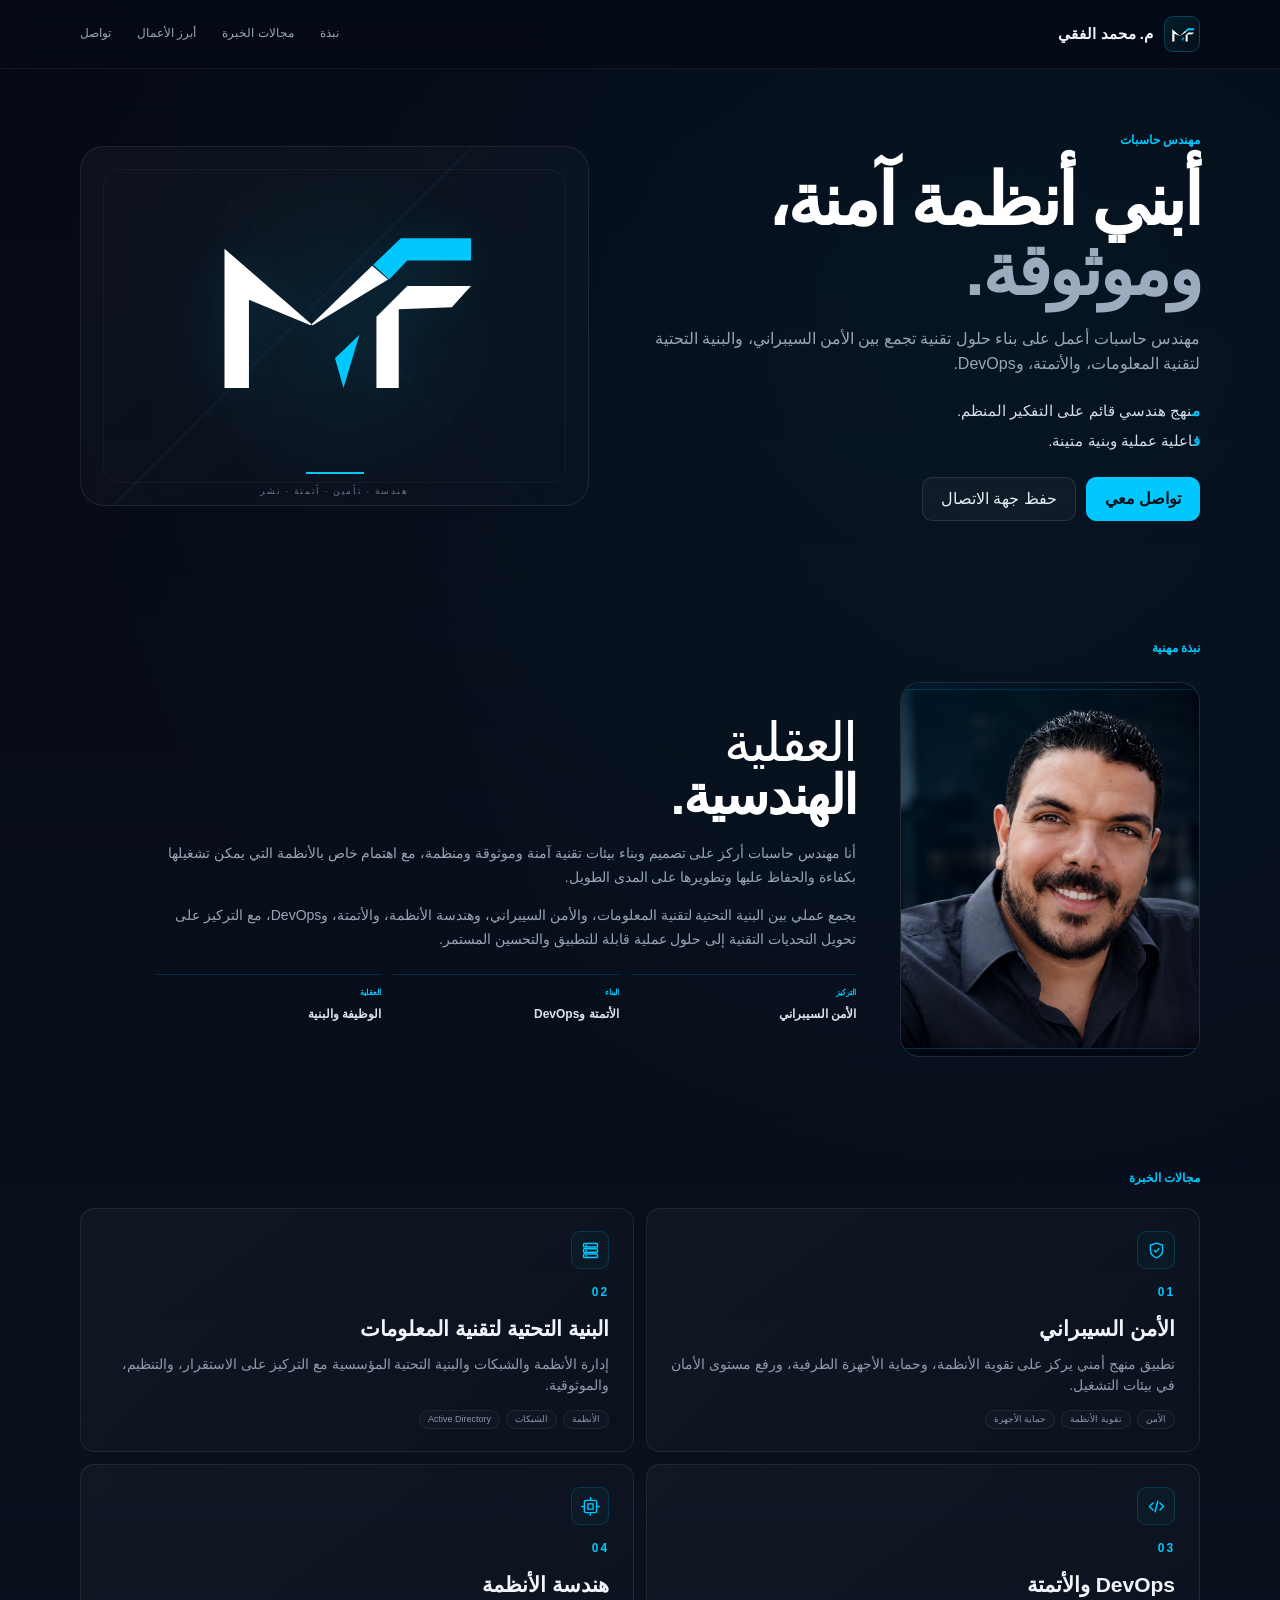
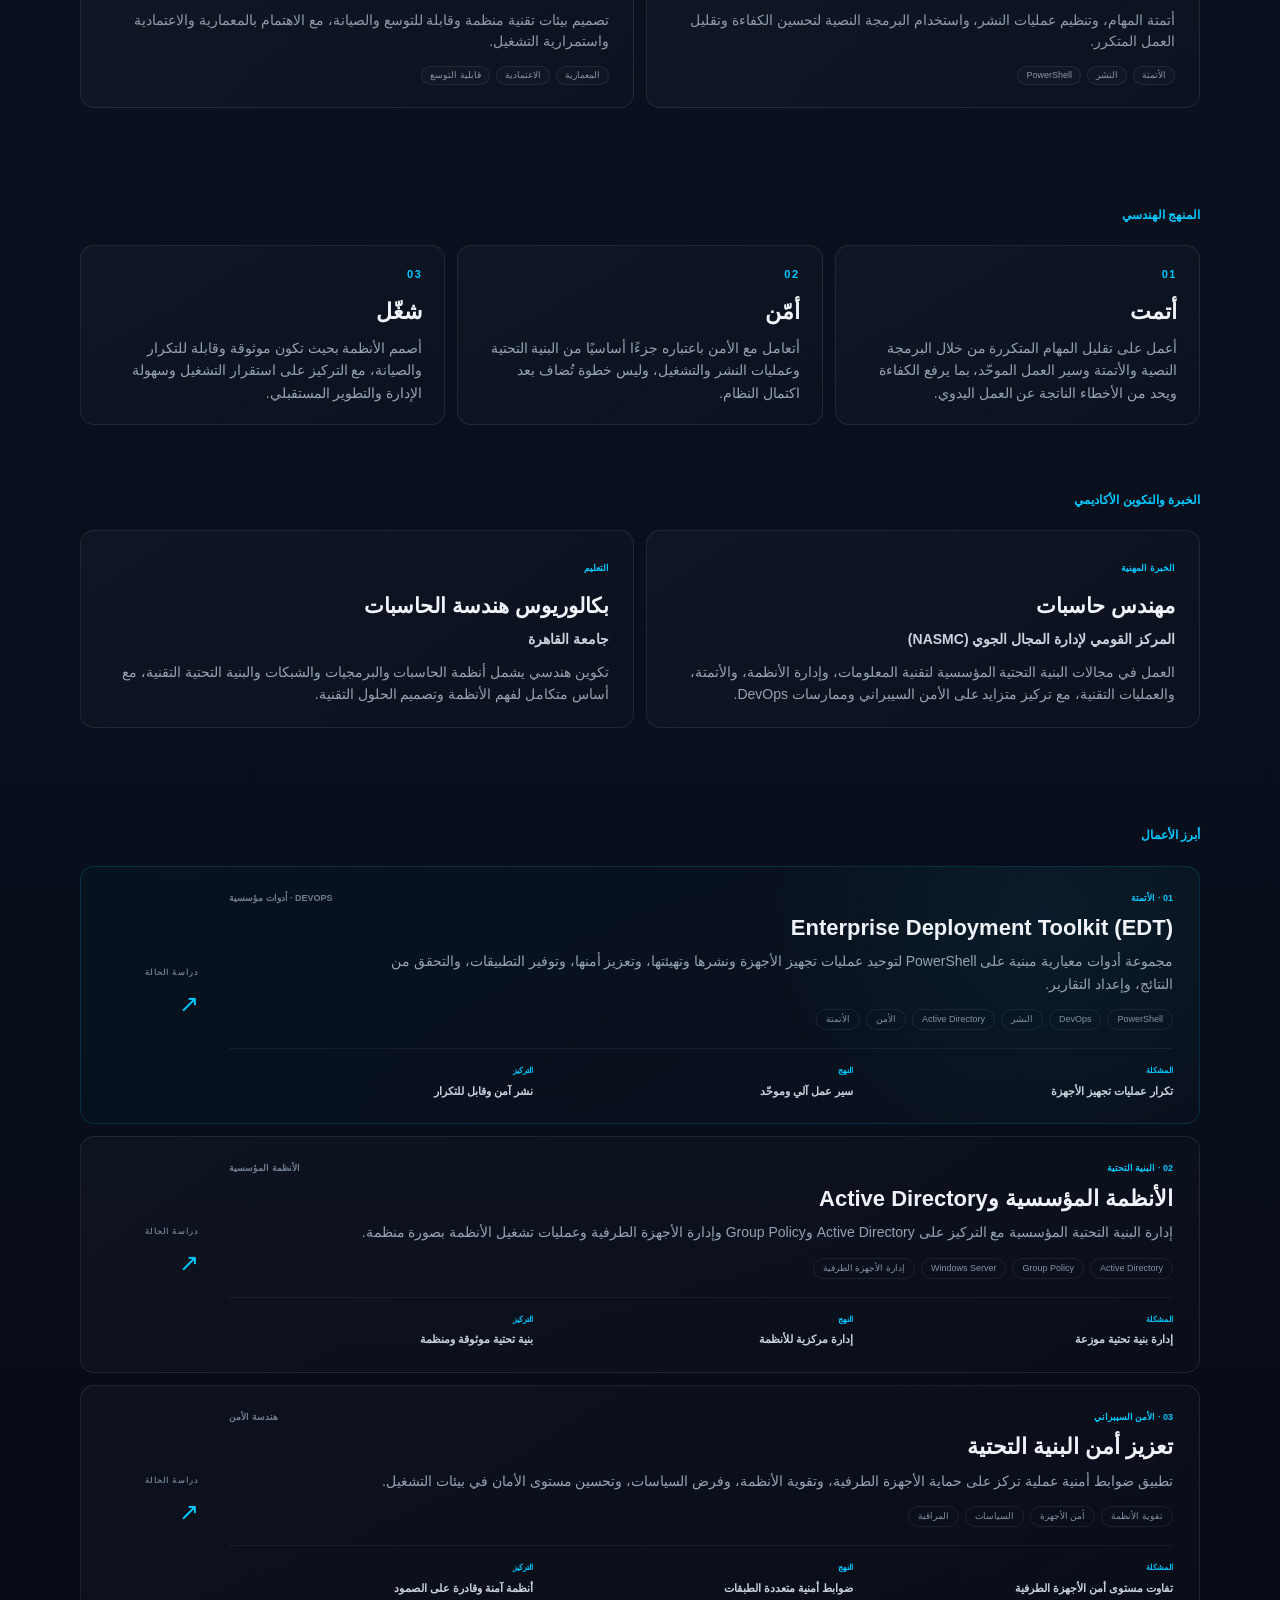
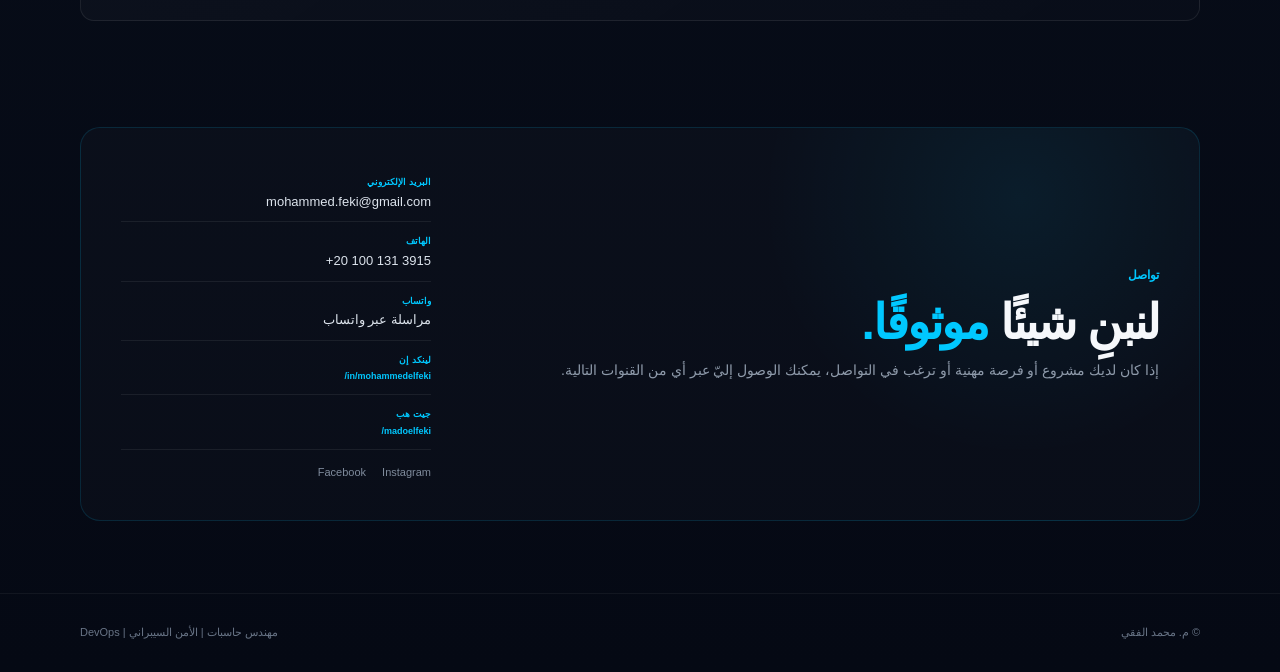
==== ar/index.html @ 73bbde2b "Enhance social media links with RTL support Updated LinkedIn and GitHub links to include RTL directi" ====
<!DOCTYPE html>
<html lang="ar" dir="rtl">
<head>
    <meta charset="UTF-8">
    <meta name="viewport" content="width=device-width, initial-scale=1.0">

    <link rel="icon" type="image/svg+xml" href="../mf-logo.svg">

    <!-- Primary SEO -->
    <title>م. محمد الفقي | مهندس حاسبات</title>

    <meta
        name="description"
        content="م. محمد الفقي — مهندس حاسبات يركز على البنية التحتية لتقنية المعلومات، والأمن السيبراني، والأتمتة، وDevOps."
    >

    <meta name="author" content="Mohammed Elfeki">

    <!-- Canonical -->
    <link
        rel="canonical"
        href="https://madoelfeki.github.io/ar/"
    >

    <!-- Language versions -->
    <link rel="alternate" hreflang="en" href="https://madoelfeki.github.io/">
    <link rel="alternate" hreflang="ar" href="https://madoelfeki.github.io/ar/">
    <link rel="alternate" hreflang="fr" href="https://madoelfeki.github.io/fr/">
    <link rel="alternate" hreflang="de" href="https://madoelfeki.github.io/de/">
    <link rel="alternate" hreflang="es" href="https://madoelfeki.github.io/es/">
    <link rel="alternate" hreflang="x-default" href="https://madoelfeki.github.io/">

    <!-- Open Graph -->
    <meta property="og:type" content="profile">
    <meta property="og:title" content="م. محمد الفقي | مهندس حاسبات">
    <meta
        property="og:description"
        content="مهندس حاسبات يركز على البنية التحتية لتقنية المعلومات، والأمن السيبراني، والأتمتة، وDevOps."
    >
    <meta
        property="og:url"
        content="https://madoelfeki.github.io/ar/"
    >
    <meta property="og:site_name" content="Mohammed Elfeki">
    <meta property="og:locale" content="ar_EG">
    <meta property="og:locale:alternate" content="en_US">
    <meta
        property="og:image"
        content="https://madoelfeki.github.io/mohammed-elfeki.png"
    >

    <!-- Social Preview -->
    <meta name="twitter:card" content="summary_large_image">
    <meta
        name="twitter:title"
        content="م. محمد الفقي | مهندس حاسبات"
    >
    <meta
        name="twitter:description"
        content="مهندس حاسبات يركز على البنية التحتية لتقنية المعلومات، والأمن السيبراني، والأتمتة، وDevOps."
    >
    <meta
        name="twitter:image"
        content="https://madoelfeki.github.io/mohammed-elfeki.png"
    >

    <!-- Person / Professional Identity -->
    <script type="application/ld+json">
    {
      "@context": "https://schema.org",
      "@type": "Person",
      "@id": "https://madoelfeki.github.io/#person",
      "name": "Mohammed Elfeki",
      "honorificPrefix": "Eng.",
      "url": "https://madoelfeki.github.io/ar/",
      "image": "https://madoelfeki.github.io/mohammed-elfeki.png",
      "jobTitle": "Computer Engineer",
      "description": "Computer Engineer focused on IT Infrastructure, Cybersecurity, Automation and DevOps.",
      "sameAs": [
        "https://www.linkedin.com/in/mohammedelfeki/",
        "https://github.com/madoelfeki"
      ],
      "knowsAbout": [
        "Computer Engineering",
        "IT Infrastructure",
        "Cybersecurity",
        "Systems Engineering",
        "Automation",
        "DevOps"
      ]
    }
    </script>

    <!-- Profile Page -->
    <script type="application/ld+json">
    {
      "@context": "https://schema.org",
      "@type": "ProfilePage",
      "@id": "https://madoelfeki.github.io/ar/#profile",
      "url": "https://madoelfeki.github.io/ar/",
      "name": "م. محمد الفقي | مهندس حاسبات",
      "inLanguage": "ar",
      "mainEntity": {
        "@id": "https://madoelfeki.github.io/#person"
      }
    }
    </script>

    <!-- Shared stylesheet -->
    <link rel="stylesheet" href="../styles.css">
</head>

<body>

    <header class="site-header">
        <div class="container nav">

            <a href="#top" class="brand" aria-label="الصفحة الرئيسية">
                <span class="brand-mark">
                    <img src="../mf-logo.svg" alt="شعار MF">
                </span>

                <span class="brand-name">
                    م. محمد الفقي
                </span>
            </a>

            <nav class="nav-links" aria-label="التنقل الرئيسي">
                <a href="#about">نبذة</a>
                <a href="#expertise">مجالات الخبرة</a>
                <a href="#projects">أبرز الأعمال</a>
                <a href="#contact">تواصل</a>
            </nav>

        </div>
    </header>


    <main id="top">

        <!-- HERO -->
        <section class="hero">

            <div class="container hero-grid">

                <div class="hero-content">

                    <div class="eyebrow">
                        مهندس حاسبات
                    </div>

                    <h1>
                        أبني أنظمة آمنة،
                        <span>وموثوقة.</span>
                    </h1>

                    <p class="hero-subtitle">
                        مهندس حاسبات أعمل على بناء حلول تقنية تجمع بين
                        الأمن السيبراني، والبنية التحتية لتقنية المعلومات،
                        والأتمتة، وDevOps.
                    </p>

                    <div class="hero-brand-lines">

                        <div>
                            <strong>م</strong>نهج هندسي قائم على التفكير المنظم.
                        </div>

                        <div>
                            <strong>ف</strong>اعلية عملية وبنية متينة.
                        </div>

                    </div>

                    <div class="hero-actions">

                        <a href="#contact" class="btn btn-primary">
                            تواصل معي
                        </a>

                        <button
                            class="btn btn-secondary"
                            onclick="downloadVCard()"
                        >
                            حفظ جهة الاتصال
                        </button>

                    </div>

                </div>


                <div class="hero-mark">

                    <div class="master-logo">
                        <img
                            src="../mf-logo.svg"
                            alt="شعار MF للمهندس محمد الفقي"
                        >
                    </div>

                    <div class="hero-line"></div>

                    <p>
                        هندسة · تأمين · أتمتة · نشر
                    </p>

                </div>

            </div>

        </section>


        <!-- ABOUT -->
        <section id="about" class="section">

            <div class="container">

                <div class="section-label">
                    نبذة مهنية
                </div>

                <div class="about-layout">

                    <div class="about-photo">

                        <img
                            src="../mohammed-elfeki.png"
                            alt="م. محمد الفقي — مهندس حاسبات"
                        >

                    </div>


                    <div class="about-content">

                        <div class="about-title">
                            <span>العقلية</span>
                            <strong>الهندسية.</strong>
                        </div>

                        <p>
                            أنا مهندس حاسبات أركز على تصميم وبناء بيئات تقنية
                            آمنة وموثوقة ومنظمة، مع اهتمام خاص بالأنظمة
                            التي يمكن تشغيلها بكفاءة والحفاظ عليها وتطويرها
                            على المدى الطويل.
                        </p>

                        <p>
                            يجمع عملي بين البنية التحتية لتقنية المعلومات،
                            والأمن السيبراني، وهندسة الأنظمة، والأتمتة، وDevOps،
                            مع التركيز على تحويل التحديات التقنية إلى حلول
                            عملية قابلة للتطبيق والتحسين المستمر.
                        </p>

                        <div class="about-meta">

                            <div>
                                <span>التركيز</span>
                                <strong>الأمن السيبراني</strong>
                            </div>

                            <div>
                                <span>البناء</span>
                                <strong>الأتمتة وDevOps</strong>
                            </div>

                            <div>
                                <span>العقلية</span>
                                <strong>الوظيفة والبنية</strong>
                            </div>

                        </div>

                    </div>

                </div>

            </div>

        </section>


        <!-- EXPERTISE -->
        <section id="expertise" class="section">

            <div class="container">

                <div class="section-label">
                    مجالات الخبرة
                </div>

                <div class="cards">

                    <!-- Cybersecurity -->
                    <article class="card expertise-card">

                        <div class="expertise-icon" aria-hidden="true">
                            <svg viewBox="0 0 24 24" fill="none">
                                <path d="M12 3.5 19 6v5.2c0 4.5-3 7.8-7 9.3-4-1.5-7-4.8-7-9.3V6l7-2.5Z"
                                    stroke="currentColor"
                                    stroke-width="1.6"
                                    stroke-linejoin="round"/>
                                <path d="m9.6 12 1.6 1.6 3.5-3.5"
                                    stroke="currentColor"
                                    stroke-width="1.6"
                                    stroke-linecap="round"
                                    stroke-linejoin="round"/>
                            </svg>
                        </div>

                        <span class="card-number">01</span>

                        <h3>الأمن السيبراني</h3>

                        <p>
                            تطبيق منهج أمني يركز على تقوية الأنظمة،
                            وحماية الأجهزة الطرفية، ورفع مستوى الأمان
                            في بيئات التشغيل.
                        </p>

                        <div class="expertise-tags">
                            <span>الأمن</span>
                            <span>تقوية الأنظمة</span>
                            <span>حماية الأجهزة</span>
                        </div>

                    </article>


                    <!-- IT Infrastructure -->
                    <article class="card expertise-card">

                        <div class="expertise-icon" aria-hidden="true">
                            <svg viewBox="0 0 24 24" fill="none">
                                <rect x="4" y="4" width="16" height="4"
                                    rx="1"
                                    stroke="currentColor"
                                    stroke-width="1.6"/>
                                <rect x="4" y="10" width="16" height="4"
                                    rx="1"
                                    stroke="currentColor"
                                    stroke-width="1.6"/>
                                <rect x="4" y="16" width="16" height="4"
                                    rx="1"
                                    stroke="currentColor"
                                    stroke-width="1.6"/>
                                <path d="M7 6h.01M7 12h.01M7 18h.01"
                                    stroke="currentColor"
                                    stroke-width="2"
                                    stroke-linecap="round"/>
                            </svg>
                        </div>

                        <span class="card-number">02</span>

                        <h3>البنية التحتية لتقنية المعلومات</h3>

                        <p>
                            إدارة الأنظمة والشبكات والبنية التحتية المؤسسية
                            مع التركيز على الاستقرار، والتنظيم، والموثوقية.
                        </p>

                        <div class="expertise-tags">
                            <span>الأنظمة</span>
                            <span>الشبكات</span>
                            <span>Active Directory</span>
                        </div>

                    </article>


                    <!-- DevOps -->
                    <article class="card expertise-card">

                        <div class="expertise-icon" aria-hidden="true">
                            <svg viewBox="0 0 24 24" fill="none">
                                <path d="m8 8-4 4 4 4"
                                    stroke="currentColor"
                                    stroke-width="1.7"
                                    stroke-linecap="round"
                                    stroke-linejoin="round"/>
                                <path d="m16 8 4 4-4 4"
                                    stroke="currentColor"
                                    stroke-width="1.7"
                                    stroke-linecap="round"
                                    stroke-linejoin="round"/>
                                <path d="m13.5 6-3 12"
                                    stroke="currentColor"
                                    stroke-width="1.7"
                                    stroke-linecap="round"/>
                            </svg>
                        </div>

                        <span class="card-number">03</span>

                        <h3>DevOps والأتمتة</h3>

                        <p>
                            أتمتة المهام، وتنظيم عمليات النشر،
                            واستخدام البرمجة النصية لتحسين الكفاءة
                            وتقليل العمل المتكرر.
                        </p>

                        <div class="expertise-tags">
                            <span>الأتمتة</span>
                            <span>النشر</span>
                            <span>PowerShell</span>
                        </div>

                    </article>


                    <!-- Systems Engineering -->
                    <article class="card expertise-card">

                        <div class="expertise-icon" aria-hidden="true">
                            <svg viewBox="0 0 24 24" fill="none">
                                <rect x="5" y="5" width="14" height="14"
                                    rx="2"
                                    stroke="currentColor"
                                    stroke-width="1.6"/>
                                <path d="M9 9h6v6H9z"
                                    stroke="currentColor"
                                    stroke-width="1.6"/>
                                <path d="M12 2v3M12 19v3M2 12h3M19 12h3"
                                    stroke="currentColor"
                                    stroke-width="1.6"
                                    stroke-linecap="round"/>
                            </svg>
                        </div>

                        <span class="card-number">04</span>

                        <h3>هندسة الأنظمة</h3>

                        <p>
                            تصميم بيئات تقنية منظمة وقابلة للتوسع والصيانة،
                            مع الاهتمام بالمعمارية والاعتمادية واستمرارية التشغيل.
                        </p>

                        <div class="expertise-tags">
                            <span>المعمارية</span>
                            <span>الاعتمادية</span>
                            <span>قابلية التوسع</span>
                        </div>

                    </article>

                </div>

            </div>

        </section>


        <!-- ENGINEERING APPROACH -->
        <section id="approach" class="section approach-section">

            <div class="container">

                <div class="section-label">
                    المنهج الهندسي
                </div>

                <div class="approach-grid">

                    <article class="approach-card">
                        <span class="approach-number">01</span>

                        <h3>أتمت</h3>

                        <p>
                            أعمل على تقليل المهام المتكررة من خلال البرمجة
                            النصية والأتمتة وسير العمل الموحّد، بما يرفع
                            الكفاءة ويحد من الأخطاء الناتجة عن العمل اليدوي.
                        </p>
                    </article>


                    <article class="approach-card">
                        <span class="approach-number">02</span>

                        <h3>أمّن</h3>

                        <p>
                            أتعامل مع الأمن باعتباره جزءًا أساسيًا من البنية
                            التحتية وعمليات النشر والتشغيل، وليس خطوة تُضاف
                            بعد اكتمال النظام.
                        </p>
                    </article>


                    <article class="approach-card">
                        <span class="approach-number">03</span>

                        <h3>شغّل</h3>

                        <p>
                            أصمم الأنظمة بحيث تكون موثوقة وقابلة للتكرار
                            والصيانة، مع التركيز على استقرار التشغيل وسهولة
                            الإدارة والتطوير المستقبلي.
                        </p>
                    </article>

                </div>

            </div>

        </section>


        <!-- EXPERIENCE & EDUCATION -->
        <section id="background" class="section background-section">

            <div class="container">

                <div class="section-label">
                    الخبرة والتكوين الأكاديمي
                </div>

                <div class="background-grid">

                    <article class="background-card">

                        <span class="background-type">
                            الخبرة المهنية
                        </span>

                        <h3>
                            مهندس حاسبات
                        </h3>

                        <p class="background-org">
                            المركز القومي لإدارة المجال الجوي (NASMC)
                        </p>

                        <p class="background-description">
                            العمل في مجالات البنية التحتية المؤسسية لتقنية
                            المعلومات، وإدارة الأنظمة، والأتمتة، والعمليات
                            التقنية، مع تركيز متزايد على الأمن السيبراني
                            وممارسات DevOps.
                        </p>

                    </article>


                    <article class="background-card">

                        <span class="background-type">
                            التعليم
                        </span>

                        <h3>
                            بكالوريوس هندسة الحاسبات
                        </h3>

                        <p class="background-org">
                            جامعة القاهرة
                        </p>

                        <p class="background-description">
                            تكوين هندسي يشمل أنظمة الحاسبات والبرمجيات
                            والشبكات والبنية التحتية التقنية، مع أساس
                            متكامل لفهم الأنظمة وتصميم الحلول التقنية.
                        </p>

                    </article>

                </div>

            </div>

        </section>


        <!-- SELECTED WORK -->
        <section id="projects" class="section">

            <div class="container">

                <div class="section-label">
                    أبرز الأعمال
                </div>

                <div class="projects">

                    <!-- PROJECT 01 -->
                    <article class="project project-featured">

                        <div class="project-main">

                            <div class="project-topline">
                                <span class="project-type">
                                    01 · الأتمتة
                                </span>

                                <span class="project-status">
                                    DEVOPS · أدوات مؤسسية
                                </span>
                            </div>

                            <h3>
                                Enterprise Deployment Toolkit (EDT)
                            </h3>

                            <p class="project-summary">
                                مجموعة أدوات معيارية مبنية على PowerShell لتوحيد
                                عمليات تجهيز الأجهزة ونشرها وتهيئتها، وتعزيز أمنها،
                                وتوفير التطبيقات، والتحقق من النتائج، وإعداد التقارير.
                            </p>

                            <div class="project-tags">
                                <span>PowerShell</span>
                                <span>DevOps</span>
                                <span>النشر</span>
                                <span>Active Directory</span>
                                <span>الأمن</span>
                                <span>الأتمتة</span>
                            </div>

                            <div class="project-highlights">

                                <div>
                                    <span>المشكلة</span>
                                    <strong>تكرار عمليات تجهيز الأجهزة</strong>
                                </div>

                                <div>
                                    <span>النهج</span>
                                    <strong>سير عمل آلي وموحّد</strong>
                                </div>

                                <div>
                                    <span>التركيز</span>
                                    <strong>نشر آمن وقابل للتكرار</strong>
                                </div>

                            </div>

                        </div>

                        <div class="project-action">
                            <span>دراسة الحالة</span>
                            <strong>↗</strong>
                        </div>

                    </article>


                    <!-- PROJECT 02 -->
                    <article class="project">

                        <div class="project-main">

                            <div class="project-topline">
                                <span class="project-type">
                                    02 · البنية التحتية
                                </span>

                                <span class="project-status">
                                    الأنظمة المؤسسية
                                </span>
                            </div>

                            <h3>
                                الأنظمة المؤسسية وActive Directory
                            </h3>

                            <p class="project-summary">
                                إدارة البنية التحتية المؤسسية مع التركيز على
                                Active Directory وGroup Policy وإدارة الأجهزة
                                الطرفية وعمليات تشغيل الأنظمة بصورة منظمة.
                            </p>

                            <div class="project-tags">
                                <span>Active Directory</span>
                                <span>Group Policy</span>
                                <span>Windows Server</span>
                                <span>إدارة الأجهزة الطرفية</span>
                            </div>

                            <div class="project-highlights">

                                <div>
                                    <span>المشكلة</span>
                                    <strong>إدارة بنية تحتية موزعة</strong>
                                </div>

                                <div>
                                    <span>النهج</span>
                                    <strong>إدارة مركزية للأنظمة</strong>
                                </div>

                                <div>
                                    <span>التركيز</span>
                                    <strong>بنية تحتية موثوقة ومنظمة</strong>
                                </div>

                            </div>

                        </div>

                        <div class="project-action">
                            <span>دراسة الحالة</span>
                            <strong>↗</strong>
                        </div>

                    </article>


                    <!-- PROJECT 03 -->
                    <article class="project">

                        <div class="project-main">

                            <div class="project-topline">
                                <span class="project-type">
                                    03 · الأمن السيبراني
                                </span>

                                <span class="project-status">
                                    هندسة الأمن
                                </span>
                            </div>

                            <h3>
                                تعزيز أمن البنية التحتية
                            </h3>

                            <p class="project-summary">
                                تطبيق ضوابط أمنية عملية تركز على حماية الأجهزة
                                الطرفية، وتقوية الأنظمة، وفرض السياسات، وتحسين
                                مستوى الأمان في بيئات التشغيل.
                            </p>

                            <div class="project-tags">
                                <span>تقوية الأنظمة</span>
                                <span>أمن الأجهزة</span>
                                <span>السياسات</span>
                                <span>المراقبة</span>
                            </div>

                            <div class="project-highlights">

                                <div>
                                    <span>المشكلة</span>
                                    <strong>تفاوت مستوى أمن الأجهزة الطرفية</strong>
                                </div>

                                <div>
                                    <span>النهج</span>
                                    <strong>ضوابط أمنية متعددة الطبقات</strong>
                                </div>

                                <div>
                                    <span>التركيز</span>
                                    <strong>أنظمة آمنة وقادرة على الصمود</strong>
                                </div>

                            </div>

                        </div>

                        <div class="project-action">
                            <span>دراسة الحالة</span>
                            <strong>↗</strong>
                        </div>

                    </article>

                </div>

            </div>

        </section>


        <!-- CONTACT -->
        <section id="contact" class="section contact-section">

            <div class="container contact-box">

                <div>

                    <div class="section-label">
                        تواصل
                    </div>

                    <h2>
                        لنبنِ شيئًا
                        <span>موثوقًا.</span>
                    </h2>

                    <p>
                        إذا كان لديك مشروع أو فرصة مهنية أو ترغب في التواصل،
                        يمكنك الوصول إليّ عبر أي من القنوات التالية.
                    </p>

                </div>


                <div class="contact-links">

    <a href="mailto:mohammed.feki@gmail.com">
        <span>البريد الإلكتروني</span>
        <bdi dir="ltr">mohammed.feki@gmail.com</bdi>
    </a>

    <a href="tel:+201001313915">
        <span>الهاتف</span>
        <bdi dir="ltr">+20 100 131 3915</bdi>
    </a>

    <a
        href="https://wa.me/201001313915"
        target="_blank"
        rel="noopener"
    >
        <span>واتساب</span>
مراسلة عبر واتساب
    </a>

    <a
    href="https://www.linkedin.com/in/mohammedelfeki"
    target="_blank"
    rel="noopener"
    dir="rtl"
>
    <span>لينكد إن</span>
    <span dir="ltr" style="display:block; text-align:right; unicode-bidi:isolate;">
        /in/mohammedelfeki
    </span>
</a>

<a
    href="https://github.com/madoelfeki"
    target="_blank"
    rel="noopener"
    dir="rtl"
>
    <span>جيت هب</span>
    <span dir="ltr" style="display:block; text-align:right; unicode-bidi:isolate;">
        /madoelfeki
    </span>
</a>

    <div class="contact-socials">

        <a
            href="https://www.instagram.com/madoelfeki"
            target="_blank"
            rel="noopener"
        >
            <bdi dir="ltr">Instagram</bdi>
        </a>

        <a
            href="https://www.facebook.com/mado.feki"
            target="_blank"
            rel="noopener"
        >
            <bdi dir="ltr">Facebook</bdi>
        </a>

    </div>

</div>

            </div>

        </section>

    </main>


    <footer>

        <div class="container footer-content">

            <span>
                © <span id="year"></span> م. محمد الفقي
            </span>

            <span>
                مهندس حاسبات | الأمن السيبراني | DevOps
            </span>

        </div>

    </footer>


    <!-- Shared script -->
    <script src="../script.js?v=2"></script>

</body>
</html>
---- styles.css ----
:root {
    --cyan: #00C8FF;
    --navy: #0B1220;
    --black: #050914;
    --slate: #1A2433;
    --gray: #667085;
    --light-gray: #E6EBF2;
    --white: #FFFFFF;

    --border: rgba(255, 255, 255, 0.09);
    --border-cyan: rgba(0, 200, 255, 0.26);

    --container: 1120px;

    --radius-lg: 20px;
    --radius-md: 14px;

    --transition: 220ms ease;
}


/* ========================================
   RESET
======================================== */

* {
    margin: 0;
    padding: 0;
    box-sizing: border-box;
}

html {
    scroll-behavior: smooth;
}

body {
    min-width: 320px;

    background:
        radial-gradient(
            circle at 78% 8%,
            rgba(0, 200, 255, 0.055),
            transparent 26%
        ),
        linear-gradient(
            180deg,
            #050914 0%,
            #0A111E 46%,
            #050914 100%
        );

    color: var(--white);

    font-family:
        "Space Grotesk",
        "Inter",
        system-ui,
        -apple-system,
        BlinkMacSystemFont,
        "Segoe UI",
        sans-serif;

    line-height: 1.6;
    overflow-x: hidden;
}

a {
    color: inherit;
    text-decoration: none;
}

button {
    font: inherit;
}


/* ========================================
   GLOBAL LAYOUT
======================================== */

.container {
    width: min(calc(100% - 48px), var(--container));
    margin-inline: auto;
}

.section {
    padding-block: 56px;
}

.section-label {
    color: var(--cyan);

    font-size: 12px;
    font-weight: 800;

    letter-spacing: 0.18em;
}


/* ========================================
   HEADER
======================================== */

.site-header {
    position: sticky;
    top: 0;
    z-index: 1000;

    background: rgba(5, 9, 20, 0.78);

    backdrop-filter: blur(16px);

    border-bottom: 1px solid rgba(255, 255, 255, 0.05);
}

.nav {
    min-height: 68px;

    display: flex;
    align-items: center;
    justify-content: space-between;

    gap: 24px;
}

.brand {
    display: inline-flex;
    align-items: center;
    gap: 11px;
}

.brand-mark {
    width: 36px;
    height: 36px;

    display: flex;
    align-items: center;
    justify-content: center;

    border:
        1px solid var(--border-cyan);

    border-radius: 9px;

    background:
        linear-gradient(
            135deg,
            rgba(0, 200, 255, 0.10),
            rgba(255, 255, 255, 0.02)
        );
}

.brand-mark img {
    display: block;

    width: 24px;
    height: 24px;
}

.brand-name {
    color: #F3F6FA;

    font-size: 15px;
    font-weight: 700;

    letter-spacing: 0.10em;
}

.nav-links {
    display: flex;
    align-items: center;

    gap: 26px;
}

.nav-links a {
    color: #9AA6B5;

    font-size: 12px;

    transition: color var(--transition);
}

.nav-links a:hover {
    color: var(--white);
}


/* ========================================
   HERO
======================================== */

.hero {
    position: relative;

    padding-block: 62px;

    min-height: 430px;

    display: flex;
    align-items: center;
}

.hero-grid {
    position: relative;
    z-index: 1;

    display: grid;

    grid-template-columns:
        1.05fr
        0.95fr;

    align-items: center;

    gap: 48px;
}

.hero-content {
    max-width: 600px;
}

.eyebrow {
    color: var(--cyan);

    font-size: 12px;
    font-weight: 800;

    letter-spacing: 0.20em;
}

.hero h1 {
    max-width: 650px;

    margin-top: 16px;

    font-size:
        clamp(48px, 5.6vw, 72px);

    line-height: 0.97;

    letter-spacing: -0.045em;
}

.hero h1 span {
    display: block;
    color: #9EAABE;
}

.hero-subtitle {
    max-width: 560px;

    margin-top: 22px;

    color: #98A5B5;

    font-size: 16px;

    line-height: 1.55;
}

.hero-brand-lines {
    display: grid;
    gap: 6px;

    margin-top: 22px;

    color: #D7DEE7;

    font-size: 15px;
}

.hero-brand-lines strong {
    color: var(--cyan);
}

.hero-actions {
    display: flex;
    flex-wrap: wrap;

    gap: 10px;

    margin-top: 24px;
}

.btn {
    min-height: 44px;

    padding-inline: 18px;

    display: inline-flex;
    align-items: center;
    justify-content: center;

    border-radius: 10px;

    cursor: pointer;

    transition:
        transform var(--transition),
        background var(--transition),
        border-color var(--transition);
}

.btn:hover {
    transform: translateY(-1px);
}

.btn-primary {
    border: 1px solid var(--cyan);

    background: var(--cyan);

    color: #04111A;

    font-weight: 800;
}

.btn-primary:hover {
    background: #49D8FF;
}

.btn-secondary {
    border:
        1px solid rgba(255, 255, 255, 0.10);

    background: rgba(255, 255, 255, 0.035);

    color: #E7EDF4;
}

.btn-secondary:hover {
    border-color: var(--border-cyan);
}


/* ========================================
   HERO MARK
======================================== */

.hero-mark {
    position: relative;

    min-height: 360px;

    display: flex;
    flex-direction: column;

    align-items: center;
    justify-content: center;

    overflow: hidden;

    border:
        1px solid rgba(255, 255, 255, 0.08);

    border-radius: 24px;

    background:
        radial-gradient(
            circle at center,
            rgba(0, 200, 255, 0.065),
            transparent 55%
        ),
        linear-gradient(
            145deg,
            rgba(255, 255, 255, 0.035),
            rgba(255, 255, 255, 0.01)
        );
}

.hero-mark::before {
    content: "";

    position: absolute;
    inset: 0;

    background:
        linear-gradient(
            135deg,
            transparent 0%,
            transparent 45%,
            rgba(0, 200, 255, 0.07) 45.2%,
            transparent 45.4%
        ),
        linear-gradient(
            45deg,
            transparent 0%,
            transparent 52%,
            rgba(0, 200, 255, 0.045) 52.2%,
            transparent 52.4%
        );

    pointer-events: none;
}

.hero-mark::after {
    content: "";

    position: absolute;

    inset: 22px;

    border:
        1px solid rgba(255, 255, 255, 0.045);

    border-radius: 18px;
}

.master-logo {
    position: relative;
    z-index: 2;

    width: min(70%, 300px);

    display: flex;
    align-items: center;
    justify-content: center;

    padding: 14px;
}

.master-logo img {
    display: block;

    width: 100%;
    height: auto;

    filter:
        drop-shadow(
            0 0 20px
            rgba(0, 200, 255, 0.08)
        );
}

.hero-line {
    position: relative;
    z-index: 2;

    width: 58px;
    height: 2px;

    margin-top: 18px;

    background: var(--cyan);
}

.hero-mark p {
    position: relative;
    z-index: 2;

    margin-top: 10px;

    color: #687486;

    font-size: 9px;

    letter-spacing: 0.18em;
    text-transform: uppercase;
}


/* ========================================
   ABOUT
======================================== */

.about-layout {
    display: grid;

    grid-template-columns:
        300px
        1fr;

    align-items: center;

    gap: 44px;

    margin-top: 24px;
}

.about-photo {
    position: relative;

    width: 100%;

    aspect-ratio: 4 / 5;

    overflow: hidden;

    border:
        1px solid rgba(255, 255, 255, 0.10);

    border-radius: 20px;

    background: var(--navy);
}

.about-photo::before {
    content: "";

    position: absolute;
    inset: 0;

    z-index: 1;

    background:
        linear-gradient(
            145deg,
            rgba(0, 200, 255, 0.08),
            transparent 40%,
            rgba(5, 9, 20, 0.20)
        );

    pointer-events: none;
}

.about-photo img {
    display: block;

    width: 100%;
    height: 100%;

    object-fit: cover;
    object-position: center 20%;

    filter:
        saturate(0.90)
        contrast(1.03);
}

.about-content {
    max-width: 700px;
}

.about-title {
    margin-bottom: 20px;

    font-size:
        clamp(38px, 4.2vw, 54px);

    line-height: 0.98;

    letter-spacing: -0.04em;
}

.about-title span {
    display: block;
    color: var(--white);
}

.about-title strong {
    display: block;
    color: var(--white);
}

.about-content > p {
    max-width: 700px;

    color: #98A5B5;

    font-size: 14px;

    line-height: 1.7;
}

.about-content > p + p {
    margin-top: 15px;
}

.about-meta {
    display: grid;

    grid-template-columns:
        repeat(3, 1fr);

    gap: 12px;

    margin-top: 22px;
}

.about-meta div {
    padding-top: 12px;

    border-top:
        1px solid
        rgba(0, 200, 255, 0.18);
}

.about-meta span {
    display: block;

    color: var(--cyan);

    font-size: 8px;
    font-weight: 800;

    letter-spacing: 0.17em;
}

.about-meta strong {
    display: block;

    margin-top: 6px;

    color: #DCE3EC;

    font-size: 12px;

    line-height: 1.4;
}


/* ========================================
   EXPERTISE
======================================== */

.cards {
    display: grid;

    grid-template-columns:
        repeat(2, 1fr);

    gap: 12px;

    margin-top: 20px;
}

.card {
    position: relative;

    padding: 22px 24px;

    border:
        1px solid
        rgba(255, 255, 255, 0.08);

    border-radius: 14px;

    background:
        linear-gradient(
            145deg,
            rgba(255, 255, 255, 0.035),
            rgba(255, 255, 255, 0.012)
        );

    transition:
        transform var(--transition),
        border-color var(--transition),
        background var(--transition);
}

.card:hover {
    transform: translateY(-2px);

    border-color: var(--border-cyan);

    background:
        linear-gradient(
            145deg,
            rgba(0, 200, 255, 0.045),
            rgba(255, 255, 255, 0.012)
        );
}

.expertise-icon {
    width: 38px;
    height: 38px;

    display: flex;
    align-items: center;
    justify-content: center;

    margin-bottom: 14px;

    color: var(--cyan);

    border:
        1px solid
        rgba(0, 200, 255, 0.18);

    border-radius: 9px;

    background:
        rgba(0, 200, 255, 0.035);
}

.expertise-icon svg {
    width: 21px;
    height: 21px;
}

.card-number {
    display: block;

    color: var(--cyan);

    font-size: 12px;
    font-weight: 800;

    letter-spacing: 0.16em;
}

.card h3 {
    margin-top: 10px;

    color: #F1F5F9;

    font-size: 21px;
}

.card p {
    margin-top: 8px;

    color: #8F9BAB;

    font-size: 14px;

    line-height: 1.5;
}

.expertise-tags {
    display: flex;
    flex-wrap: wrap;

    gap: 6px;

    margin-top: 14px;
}

.expertise-tags span {
    padding: 4px 8px;

    border:
        1px solid
        rgba(255, 255, 255, 0.07);

    border-radius: 999px;

    color: #8996A7;

    font-size: 9px;

    line-height: 1;

    background:
        rgba(255, 255, 255, 0.02);
}

/* ========================================
   ENGINEERING APPROACH
======================================== */

.approach-section {
    padding-top: 42px;
    padding-bottom: 24px;
}

.approach-grid {
    display: grid;

    grid-template-columns:
        repeat(3, 1fr);

    gap: 12px;

    margin-top: 20px;
}

.approach-card {
    padding: 20px 22px;

    border:
        1px solid
        rgba(255, 255, 255, 0.08);

    border-radius: 14px;

    background:
        linear-gradient(
            145deg,
            rgba(255, 255, 255, 0.028),
            rgba(255, 255, 255, 0.01)
        );

    transition:
        transform var(--transition),
        border-color var(--transition);
}

.approach-card:hover {
    transform: translateY(-2px);

    border-color:
        rgba(0, 200, 255, 0.22);
}

.approach-number {
    display: block;

    color: var(--cyan);

    font-size: 11px;
    font-weight: 800;

    letter-spacing: 0.14em;
}

.approach-card h3 {
    margin-top: 10px;

    color: #F1F5F9;

    font-size: 22px;
}

.approach-card p {
    margin-top: 8px;

    color: #95A2B3;

    font-size: 14px;

    line-height: 1.6;
}


/* ========================================
   BACKGROUND
======================================== */

.background-section {
    padding-top: 42px;
    padding-bottom: 42px;
}

.background-grid {
    display: grid;

    grid-template-columns:
        repeat(2, 1fr);

    gap: 12px;

    margin-top: 20px;
}

.background-card {
    padding: 22px 24px;

    border:
        1px solid
        rgba(255, 255, 255, 0.08);

    border-radius: 14px;

    background:
        linear-gradient(
            145deg,
            rgba(255, 255, 255, 0.028),
            rgba(255, 255, 255, 0.01)
        );
}

.background-type {
    color: var(--cyan);

    font-size: 9px;
    font-weight: 800;

    letter-spacing: 0.16em;
}

.background-card h3 {
    margin-top: 10px;

    color: #F1F5F9;

    font-size: 21px;
}

.background-org {
    margin-top: 6px;

    color: #C9D2DD;

    font-size: 14px;
    font-weight: 600;
}

.background-description {
    margin-top: 10px;

    color: #95A2B3;

    font-size: 14px;

    line-height: 1.6;
}

@media (max-width: 700px) {

    .background-grid {
        grid-template-columns: 1fr;
        gap: 10px;
    }

    .background-card {
        padding: 20px;
    }

    .background-card h3 {
        font-size: 20px;
    }

    .background-description {
        font-size: 14px;
    }

}

/* ========================================
   PROJECTS
======================================== */

.projects {
    display: grid;
    gap: 12px;
    margin-top: 20px;
}

.project {
    display: flex;
    align-items: center;
    justify-content: space-between;

    gap: 30px;

    padding: 24px 26px;

    border:
        1px solid
        rgba(255, 255, 255, 0.08);

    border-radius: 14px;

    background:
        linear-gradient(
            145deg,
            rgba(255, 255, 255, 0.028),
            rgba(255, 255, 255, 0.01)
        );

    transition:
        transform var(--transition),
        border-color var(--transition),
        background var(--transition);
}

.project:hover {
    transform: translateX(3px);

    border-color:
        rgba(0, 200, 255, 0.24);

    background:
        linear-gradient(
            145deg,
            rgba(0, 200, 255, 0.035),
            rgba(255, 255, 255, 0.01)
        );
}

.project-main {
    min-width: 0;
    flex: 1;
}

.project-topline {
    display: flex;
    align-items: center;
    justify-content: space-between;

    gap: 20px;
}

.project-type {
    color: var(--cyan);

    font-size: 9px;
    font-weight: 800;

    letter-spacing: 0.16em;
}

.project-status {
    color: #6F7D8F;

    font-size: 9px;
    font-weight: 700;

    letter-spacing: 0.12em;
}

.project h3 {
    margin-top: 10px;

    color: #F0F4F8;

    font-size: 22px;

    line-height: 1.2;
}

.project-summary {
    max-width: 820px;

    margin-top: 9px;

    color: #95A2B3;

    font-size: 14px;

    line-height: 1.6;
}

.project-tags {
    display: flex;
    flex-wrap: wrap;

    gap: 6px;

    margin-top: 14px;
}

.project-tags span {
    padding: 5px 9px;

    border:
        1px solid
        rgba(255, 255, 255, 0.07);

    border-radius: 999px;

    color: #8491A2;

    font-size: 9px;

    line-height: 1;
}

.project-highlights {
    display: grid;

    grid-template-columns:
        repeat(3, 1fr);

    gap: 16px;

    margin-top: 18px;

    padding-top: 16px;

    border-top:
        1px solid
        rgba(255, 255, 255, 0.06);
}

.project-highlights div {
    min-width: 0;
}

.project-highlights span {
    display: block;

    color: var(--cyan);

    font-size: 8px;
    font-weight: 800;

    letter-spacing: 0.14em;
}

.project-highlights strong {
    display: block;

    margin-top: 6px;

    color: #C9D2DD;

    font-size: 11px;

    line-height: 1.4;
}

.project-action {
    flex-shrink: 0;

    min-width: 92px;

    display: flex;
    flex-direction: column;
    align-items: flex-end;

    gap: 5px;
}

.project-action span {
    color: #6F7D8F;

    font-size: 8px;
    font-weight: 800;

    letter-spacing: 0.14em;
}

.project-action strong {
    color: var(--cyan);

    font-size: 24px;
    font-weight: 400;
}


/* Featured project */

.project-featured {
    border-color:
        rgba(0, 200, 255, 0.16);

    background:
        radial-gradient(
            circle at 86% 20%,
            rgba(0, 200, 255, 0.055),
            transparent 28%
        ),
        linear-gradient(
            145deg,
            rgba(0, 200, 255, 0.025),
            rgba(255, 255, 255, 0.012)
        );
}


/* Mobile */

@media (max-width: 700px) {

    .project {
        align-items: flex-start;
        gap: 18px;
        padding: 20px;
    }

    .project-topline {
        align-items: flex-start;
        flex-direction: column;
        gap: 5px;
    }

    .project h3 {
        font-size: 20px;
    }

    .project-summary {
        font-size: 14px;
        line-height: 1.6;
    }

    .project-action {
        min-width: auto;
    }

    .project-action span {
        display: none;
    }

    .project-action strong {
        font-size: 21px;
    }

    .approach-section {
    padding-top: 36px;
    padding-bottom: 42px;
}

    .approach-grid {
        grid-template-columns: 1fr;
        gap: 10px;
    }

    .approach-card {
        padding: 18px 20px;
    }

    .approach-card h3 {
        font-size: 20px;
    }

    .approach-card p {
        font-size: 14px;
    }


}


/* ========================================
   CONTACT
======================================== */

.contact-section {
    padding-top: 50px;
    padding-bottom: 72px;
}

.contact-box {
    display: grid;

    grid-template-columns:
        1fr
        310px;

    align-items: center;

    gap: 48px;

    padding: 38px 40px;

    border:
        1px solid
        rgba(0, 200, 255, 0.14);

    border-radius: 20px;

    background:
        radial-gradient(
            circle at 84% 18%,
            rgba(0, 200, 255, 0.07),
            transparent 26%
        ),
        rgba(255, 255, 255, 0.018);
}

.contact-box h2 {
    margin-top: 14px;

    color: #F6F8FB;

    font-size:
        clamp(32px, 4vw, 48px);

    line-height: 1;

    letter-spacing: -0.04em;
}

.contact-box h2 span {
    color: var(--cyan);
}

.contact-box p {
    margin-top: 12px;

    color: #8E9AAA;

    font-size: 14px;
}

.contact-links {
    display: grid;

    gap: 3px;
}

.contact-links > a {
    display: flex;
    flex-direction: column;

    padding: 9px 0;

    border-bottom:
        1px solid
        rgba(255, 255, 255, 0.07);

    color: #DCE3EC;

    font-size: 13px;

    transition:
        color var(--transition),
        border-color var(--transition);
}

.contact-links > a:hover {
    color: var(--cyan);

    border-color:
        rgba(0, 200, 255, 0.22);
}

.contact-links > a span {
    margin-bottom: 2px;

    color: var(--cyan);

    font-size: 9px;
    font-weight: 800;

    letter-spacing: 0.12em;
}

.contact-socials {
    display: flex;

    gap: 16px;

    padding-top: 11px;
}

.contact-socials a {
    color: #7F8B9C;

    font-size: 11px;

    transition: color var(--transition);
}

.contact-socials a:hover {
    color: var(--cyan);
}


/* ========================================
   FOOTER
======================================== */

footer {
    border-top:
        1px solid
        rgba(255, 255, 255, 0.05);
}

.footer-content {
    min-height: 78px;

    display: flex;
    align-items: center;
    justify-content: space-between;

    gap: 20px;

    color: #687486;

    font-size: 11px;
}


/* ========================================
   TABLET
======================================== */

@media (max-width: 900px) {

    .hero {
        padding-block: 52px;
    }

    .hero-grid {
        gap: 38px;
    }

    .hero h1 {
        font-size:
            clamp(44px, 6vw, 64px);
    }

    .about-layout {
        grid-template-columns:
            270px
            1fr;

        gap: 34px;
    }

    .about-meta {
        gap: 10px;
    }

    .contact-box {
        grid-template-columns:
            1fr
            280px;

        gap: 34px;

        padding: 32px;
    }
}


/* ========================================
   MOBILE
======================================== */

@media (max-width: 700px) {

    .container {
        width: min(
            calc(100% - 28px),
            var(--container)
        );
    }

    .section {
        padding-block: 42px;
    }

    .nav {
        min-height: 62px;
    }

    .brand-name {
        font-size: 12px;

        letter-spacing: 0.08em;
    }

    .nav-links {
        display: none;
    }

    .hero {
        min-height: auto;

        padding-block: 44px 46px;
    }

    .hero-grid {
        grid-template-columns: 1fr;

        gap: 26px;
    }

    .hero-content {
        max-width: none;
    }

    .hero h1 {
        max-width: none;

        font-size: 50px;

        line-height: 0.96;
    }

    .hero-subtitle {
        font-size: 15px;

        line-height: 1.55;
    }

    .hero-brand-lines {
        font-size: 14px;
    }

    .hero-mark {
        min-height: 300px;
    }

    .master-logo {
        width: min(72%, 255px);
    }

    .hero-line {
        margin-top: 14px;
    }

    .hero-mark p {
        font-size: 8px;
    }

    .about-layout {
        grid-template-columns: 1fr;

        gap: 28px;
    }

    .about-photo {
        width: min(100%, 360px);

        margin-inline: auto;
    }

    .about-title {
        margin-bottom: 18px;

        font-size: 44px;
    }

    .about-content > p {
        font-size: 14px;

        line-height: 1.7;
    }

    .about-meta {
        grid-template-columns: 1fr;

        gap: 0;
    }

    .about-meta div {
        padding-block: 13px;

        border-top:
            1px solid
            rgba(0, 200, 255, 0.16);
    }

    .cards {
    grid-template-columns: 1fr;
    gap: 10px;
}

    .card {
        padding: 20px;
    }

    .expertise-icon {
        width: 32px;
        height: 32px;
    }

    .card h3 {
        font-size: 20px;
    }

    .card p {
        font-size: 14px;
    }

    .projects {
        gap: 9px;
    }

    .project {
        align-items: flex-start;

        padding: 20px;

        gap: 18px;
    }

    .project h3 {
        font-size: 19px;
    }

    .project p {
        font-size: 14px;
    }

    .contact-section {
        padding-top: 42px;
        padding-bottom: 52px;
    }

    .contact-box {
        grid-template-columns: 1fr;

        gap: 28px;

        padding: 26px;
    }

    .contact-box h2 {
        font-size: 36px;
    }

    .contact-links {
        width: 100%;
    }

    .footer-content {
        min-height: 90px;

        flex-direction: column;
        justify-content: center;

        text-align: center;

        padding-block: 20px;
    }

    .project-highlights {
    grid-template-columns: 1fr;
    gap: 10px;
    }
}


/* ========================================
   SMALL PHONES
======================================== */

@media (max-width: 380px) {

    .hero h1 {
        font-size: 44px;
    }

    .hero-mark {
        min-height: 280px;
    }

    .master-logo {
        width: min(70%, 235px);
    }

    .about-title {
        font-size: 40px;
    }

    .contact-box h2 {
        font-size: 33px;
    }
}

/* ========================================
   RTL / ARABIC SUPPORT
   Shared stylesheet — all languages use this file
======================================== */

html[dir="rtl"] {
    direction: rtl;
}

html[dir="rtl"] body {
    font-family:
        "Noto Sans Arabic",
        "IBM Plex Sans Arabic",
        "Segoe UI",
        Tahoma,
        Arial,
        sans-serif;
}

html[dir="rtl"] .section-label,
html[dir="rtl"] .eyebrow,
html[dir="rtl"] .brand-name,
html[dir="rtl"] .project-type,
html[dir="rtl"] .project-status,
html[dir="rtl"] .background-type,
html[dir="rtl"] .contact-links > a span,
html[dir="rtl"] .project-highlights span,
html[dir="rtl"] .about-meta span {
    letter-spacing: normal;
}

html[dir="rtl"] .hero-content,
html[dir="rtl"] .about-content,
html[dir="rtl"] .card,
html[dir="rtl"] .approach-card,
html[dir="rtl"] .background-card,
html[dir="rtl"] .project-main,
html[dir="rtl"] .contact-box {
    text-align: right;
}

html[dir="rtl"] .hero-actions {
    justify-content: flex-start;
}

html[dir="rtl"] .project:hover {
    transform: translateX(-3px);
}

html[dir="rtl"] .project-action {
    align-items: flex-start;
}

html[dir="rtl"] .project-topline {
    direction: rtl;
}

html[dir="rtl"] .contact-links > a {
    text-align: right;
}

html[dir="rtl"] .contact-socials {
    justify-content: flex-start;
}

@media (max-width: 700px) {

    html[dir="rtl"] .hero-actions {
        justify-content: flex-start;
    }

    html[dir="rtl"] .project-action {
        align-items: flex-start;
    }

    html[dir="rtl"] .footer-content {
        text-align: center;
    }
}
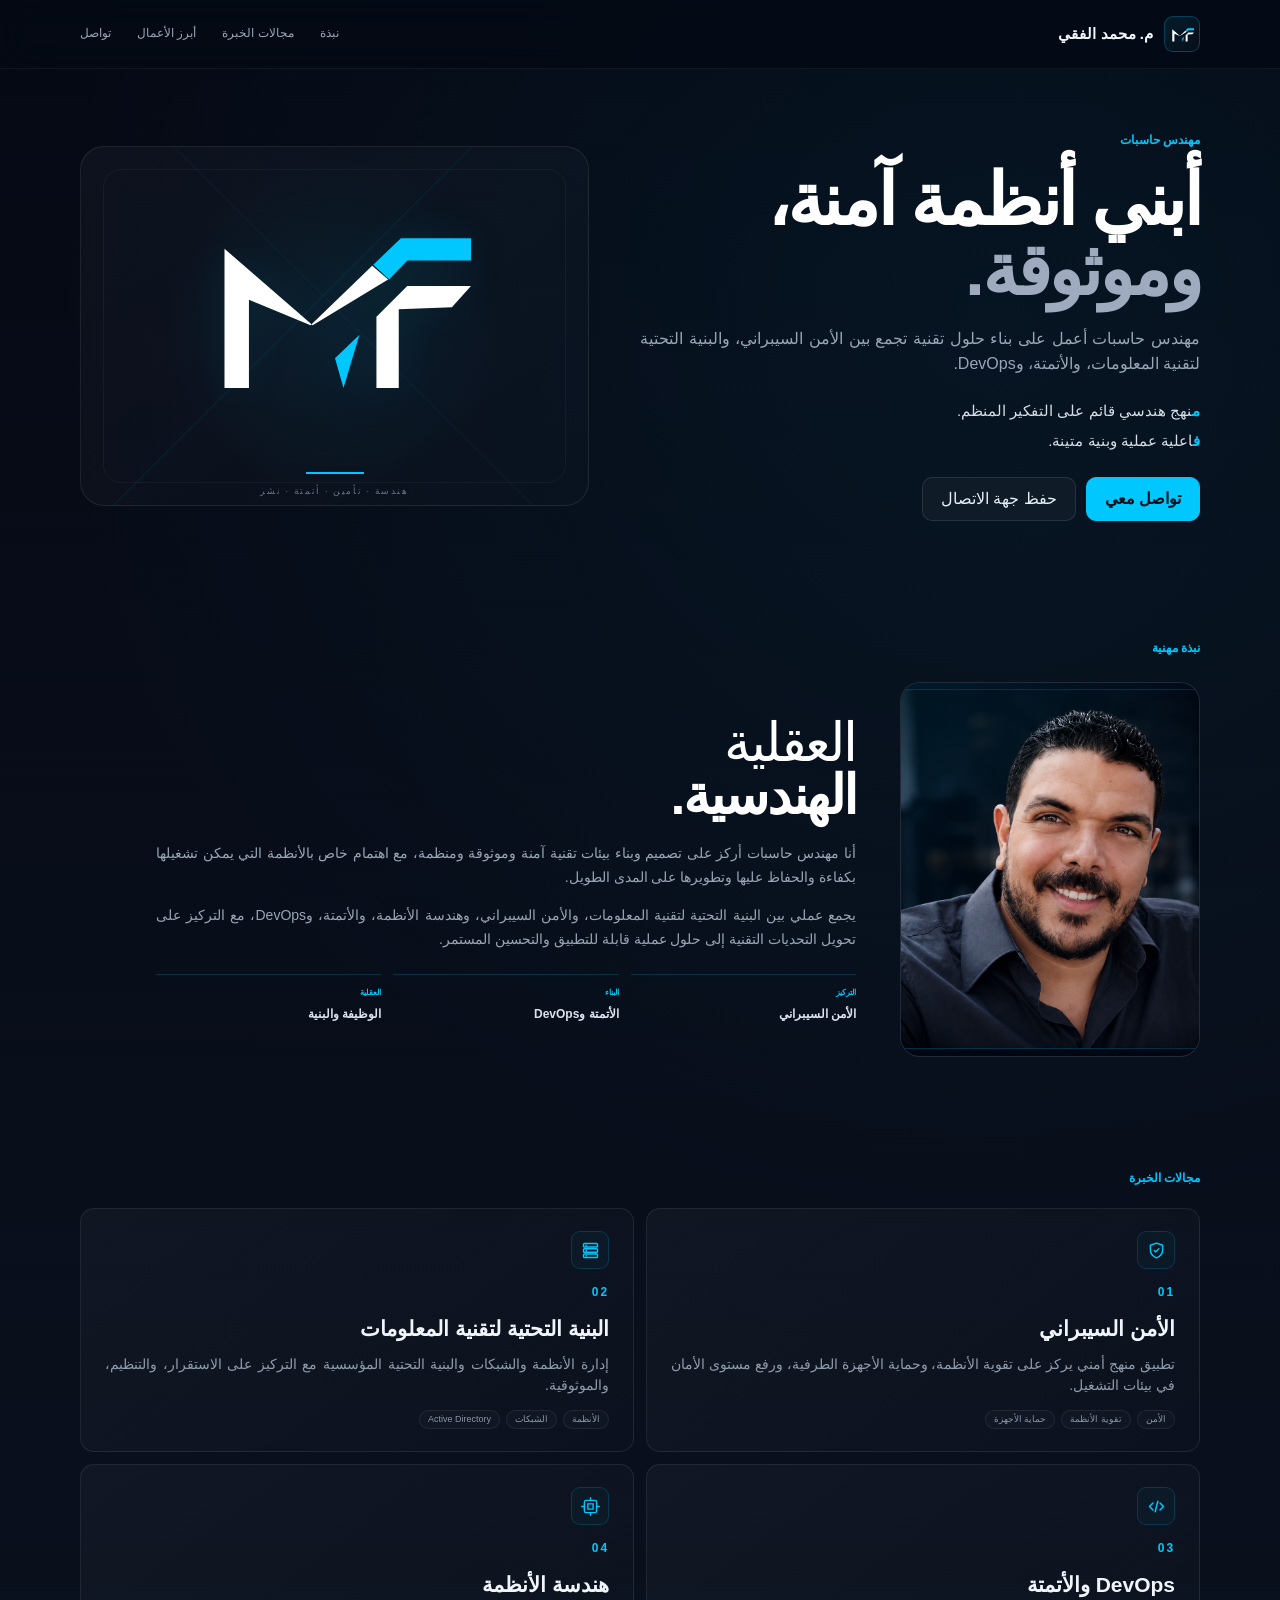
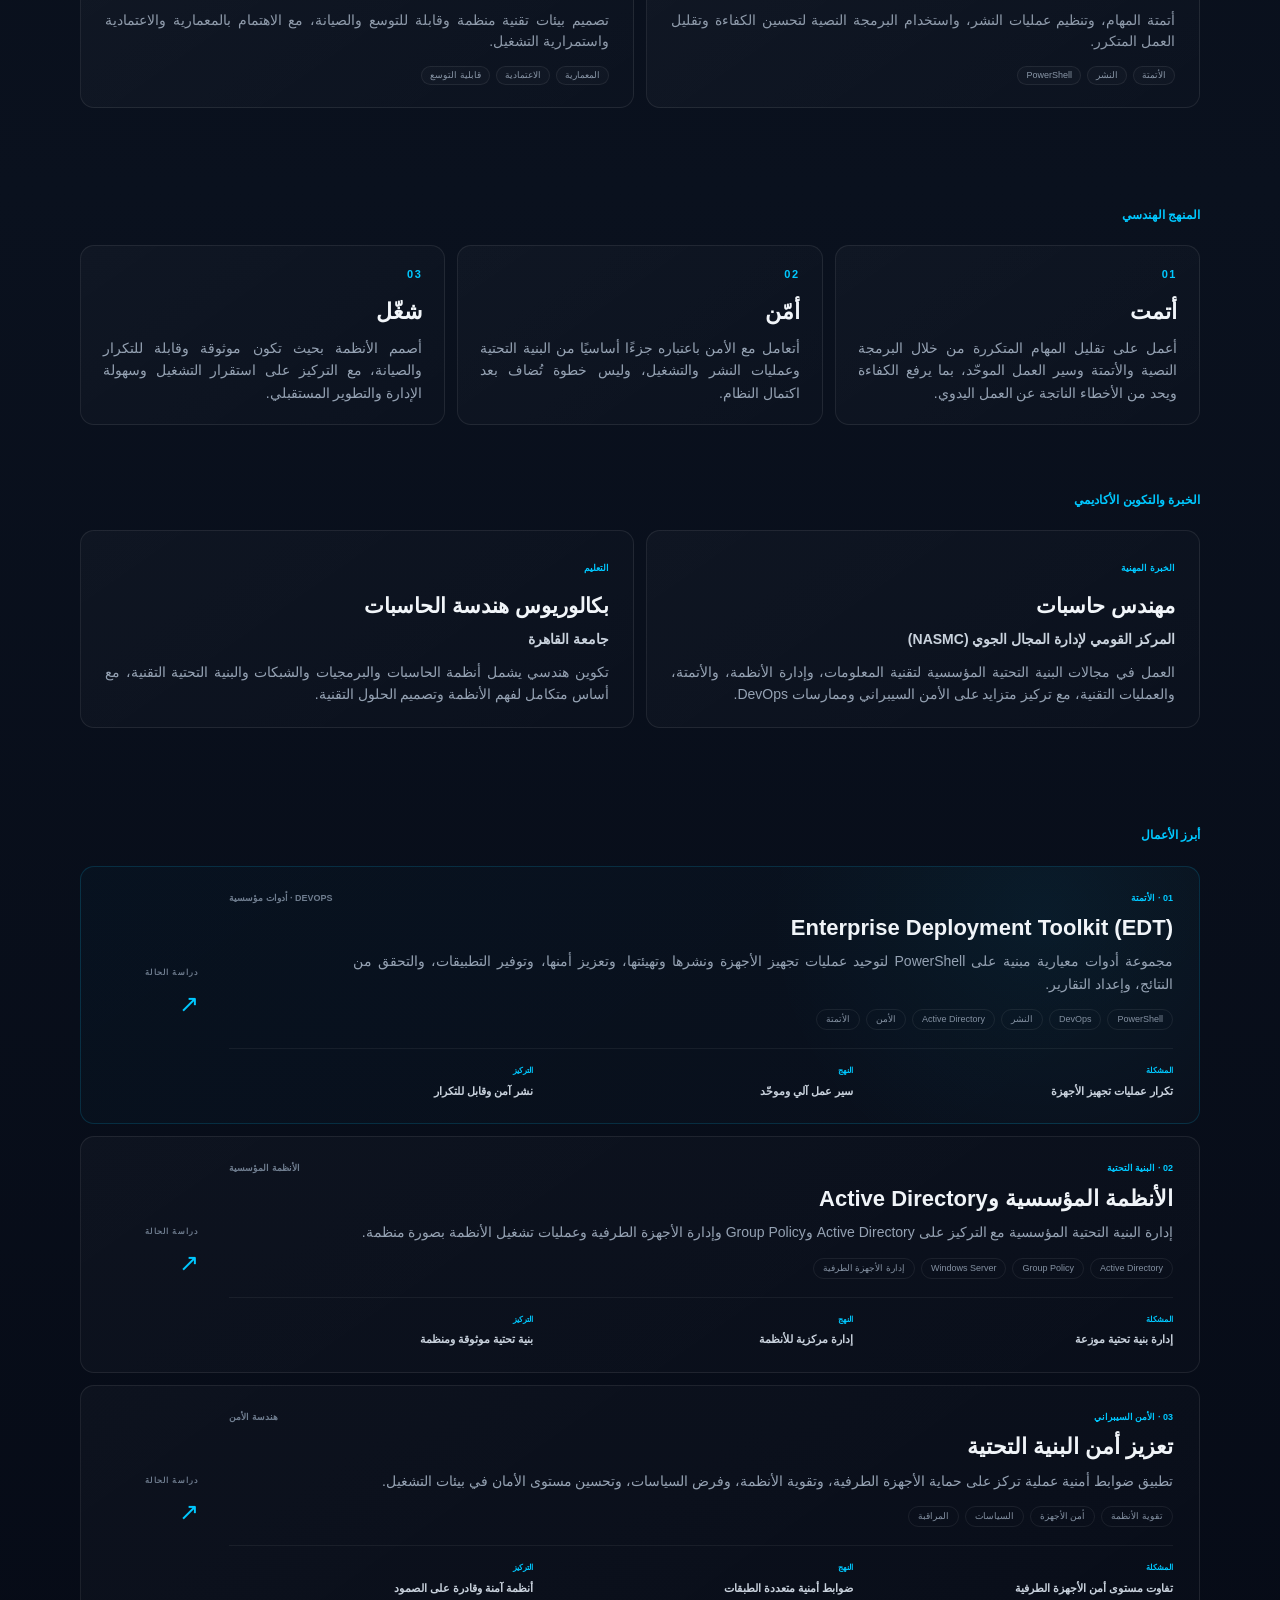
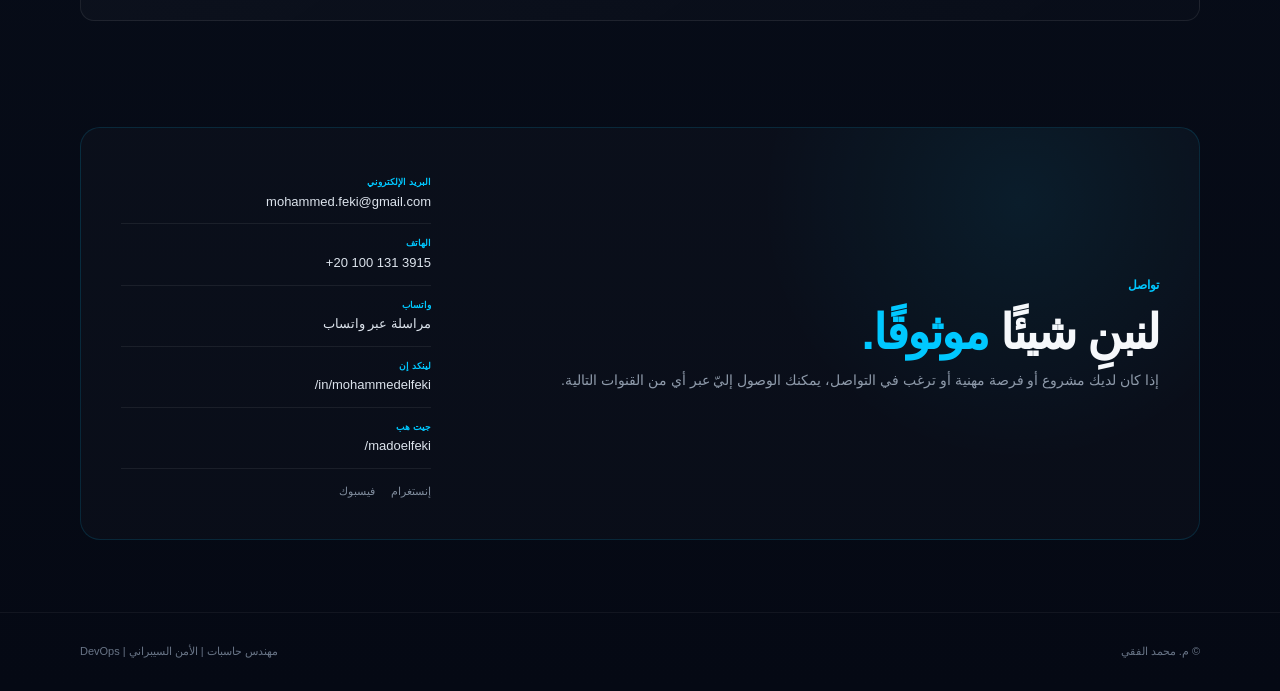
==== commit 964edc27: "Update contact information in index.html" ====
--- a/ar/index.html
+++ b/ar/index.html
@@ -805,12 +805,16 @@
 
     <a href="mailto:mohammed.feki@gmail.com">
         <span>البريد الإلكتروني</span>
-        <bdi dir="ltr">mohammed.feki@gmail.com</bdi>
+        <span class="contact-value" dir="ltr">
+            mohammed.feki@gmail.com
+        </span>
     </a>
 
     <a href="tel:+201001313915">
         <span>الهاتف</span>
-        <bdi dir="ltr">+20 100 131 3915</bdi>
+        <span class="contact-value" dir="ltr">
+            +20 100 131 3915
+        </span>
     </a>
 
     <a
@@ -819,32 +823,32 @@
         rel="noopener"
     >
         <span>واتساب</span>
-مراسلة عبر واتساب
+        <span class="contact-value">
+            مراسلة عبر واتساب
+        </span>
     </a>
 
     <a
-    href="https://www.linkedin.com/in/mohammedelfeki"
-    target="_blank"
-    rel="noopener"
-    dir="rtl"
->
-    <span>لينكد إن</span>
-    <span dir="ltr" style="display:block; text-align:right; unicode-bidi:isolate;">
-        /in/mohammedelfeki
-    </span>
-</a>
-
-<a
-    href="https://github.com/madoelfeki"
-    target="_blank"
-    rel="noopener"
-    dir="rtl"
->
-    <span>جيت هب</span>
-    <span dir="ltr" style="display:block; text-align:right; unicode-bidi:isolate;">
-        /madoelfeki
-    </span>
-</a>
+        href="https://www.linkedin.com/in/mohammedelfeki"
+        target="_blank"
+        rel="noopener"
+    >
+        <span>لينكد إن</span>
+        <span class="contact-value" dir="ltr">
+            /in/mohammedelfeki
+        </span>
+    </a>
+
+    <a
+        href="https://github.com/madoelfeki"
+        target="_blank"
+        rel="noopener"
+    >
+        <span>جيت هب</span>
+        <span class="contact-value" dir="ltr">
+            /madoelfeki
+        </span>
+    </a>
 
     <div class="contact-socials">
 
@@ -853,7 +857,7 @@
             target="_blank"
             rel="noopener"
         >
-            <bdi dir="ltr">Instagram</bdi>
+            إنستغرام
         </a>
 
         <a
@@ -861,13 +865,12 @@
             target="_blank"
             rel="noopener"
         >
-            <bdi dir="ltr">Facebook</bdi>
+            فيسبوك
         </a>
 
     </div>
 
 </div>
-
             </div>
 
         </section>
--- a/styles.css
+++ b/styles.css
@@ -1705,3 +1705,86 @@
     }
 }
 
+
+
+/* ========================================
+   RTL CONTACT VALUES
+======================================== */
+
+html[dir="rtl"] .contact-links > a .contact-value {
+    direction: ltr;
+    unicode-bidi: isolate;
+    display: block;
+
+    color: #DCE3EC;
+    font-size: 13px;
+    font-weight: 400;
+    letter-spacing: normal;
+
+    text-align: right;
+}
+
+html[dir="rtl"] .contact-links > a:hover .contact-value {
+    color: #DCE3EC;
+}
+html[dir="rtl"] .contact-links > a bdi {
+    direction: ltr;
+    unicode-bidi: isolate;
+    text-align: left;
+    display: block;
+}
+
+
+/* ========================================
+   RTL MOBILE FIX
+======================================== */
+
+@media (max-width: 760px) {
+
+    html[dir="rtl"] .contact-box {
+        grid-template-columns: 1fr;
+        gap: 28px;
+    }
+
+    html[dir="rtl"] .contact-links {
+        width: 100%;
+    }
+
+    html[dir="rtl"] .contact-links > a bdi {
+        direction: ltr;
+        unicode-bidi: isolate;
+        display: block;
+        text-align: left;
+        width: 100%;
+    }
+}
+
+
+/* ========================================
+   JUSTIFIED BODY TEXT
+======================================== */
+
+.hero-subtitle,
+.about-content p,
+.card p,
+.approach-card p,
+.background-description,
+.project-summary,
+.project-highlights,
+.contact-copy p {
+    text-align: justify;
+    text-justify: inter-word;
+}
+
+/* Arabic */
+html[dir="rtl"] .hero-subtitle,
+html[dir="rtl"] .about-content p,
+html[dir="rtl"] .card p,
+html[dir="rtl"] .approach-card p,
+html[dir="rtl"] .background-description,
+html[dir="rtl"] .project-summary,
+html[dir="rtl"] .project-highlights,
+html[dir="rtl"] .contact-copy p {
+    text-align: justify;
+    text-justify: inter-word;
+}
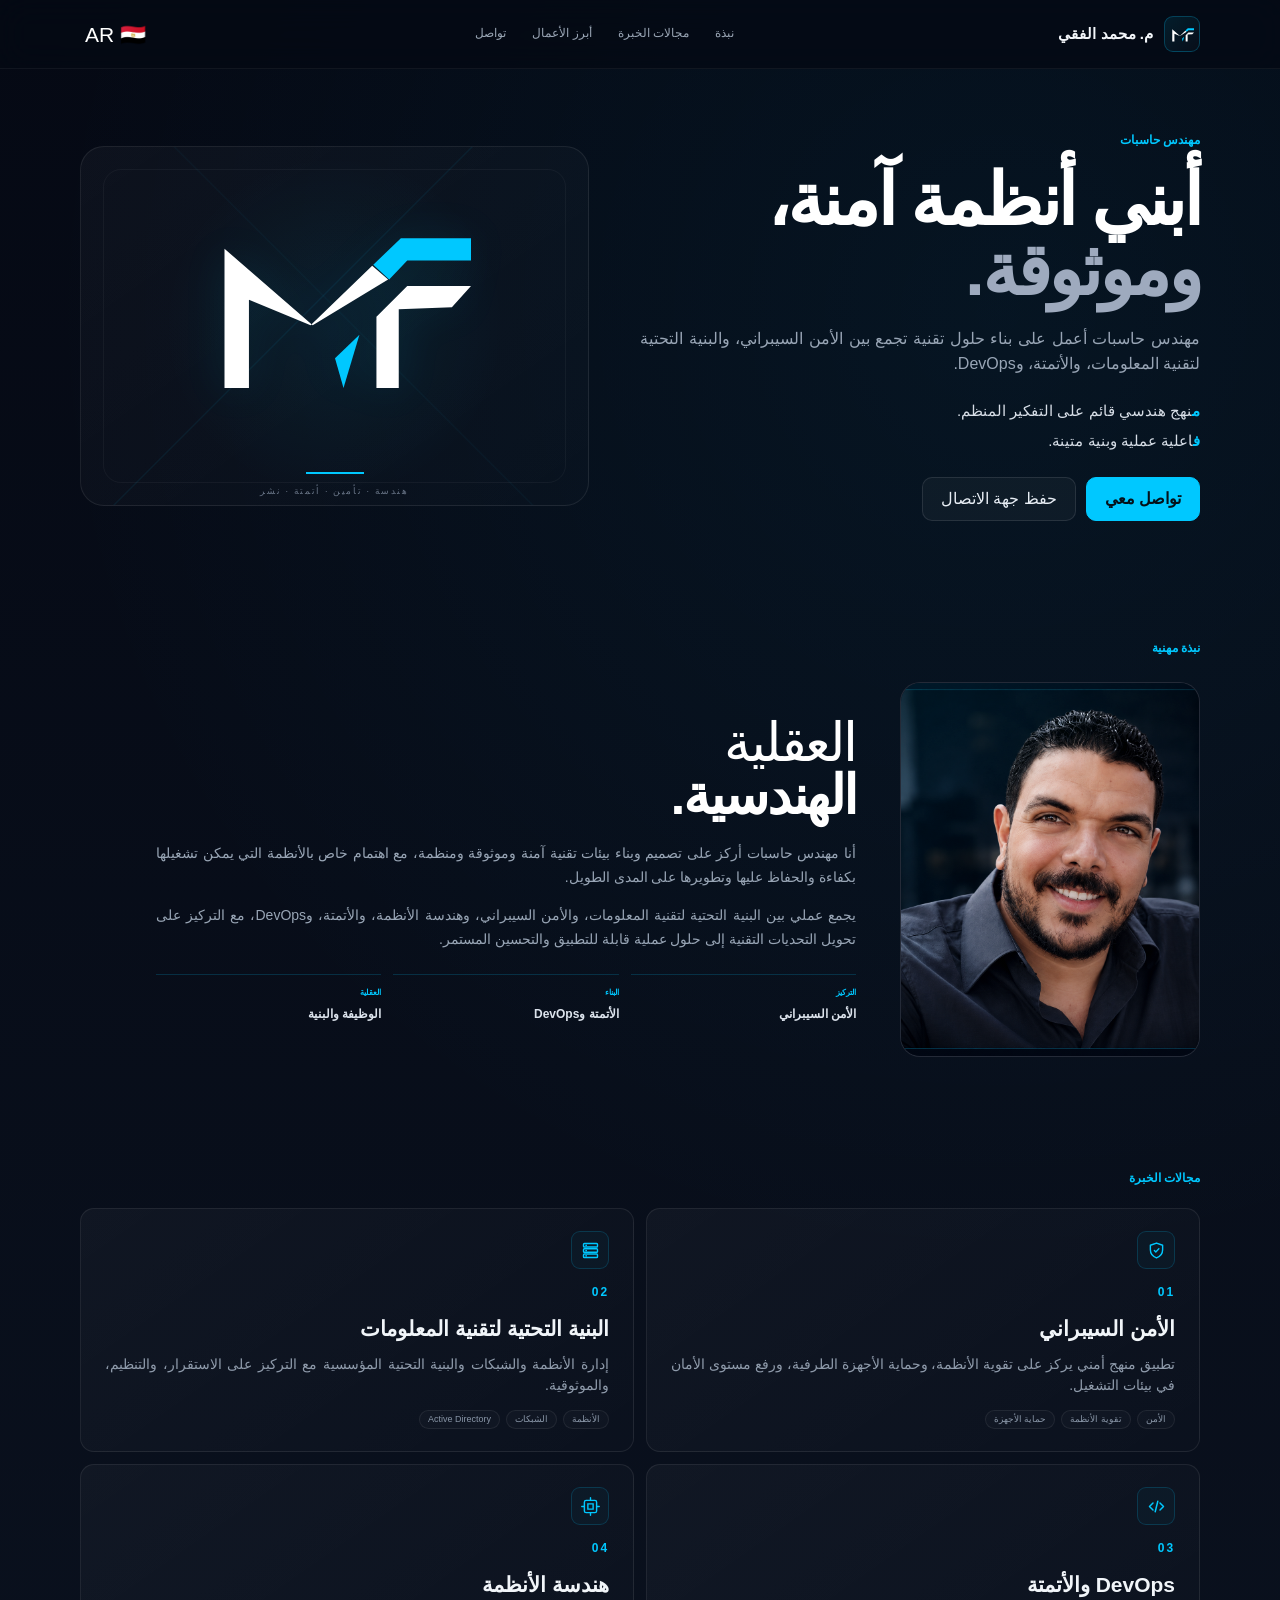
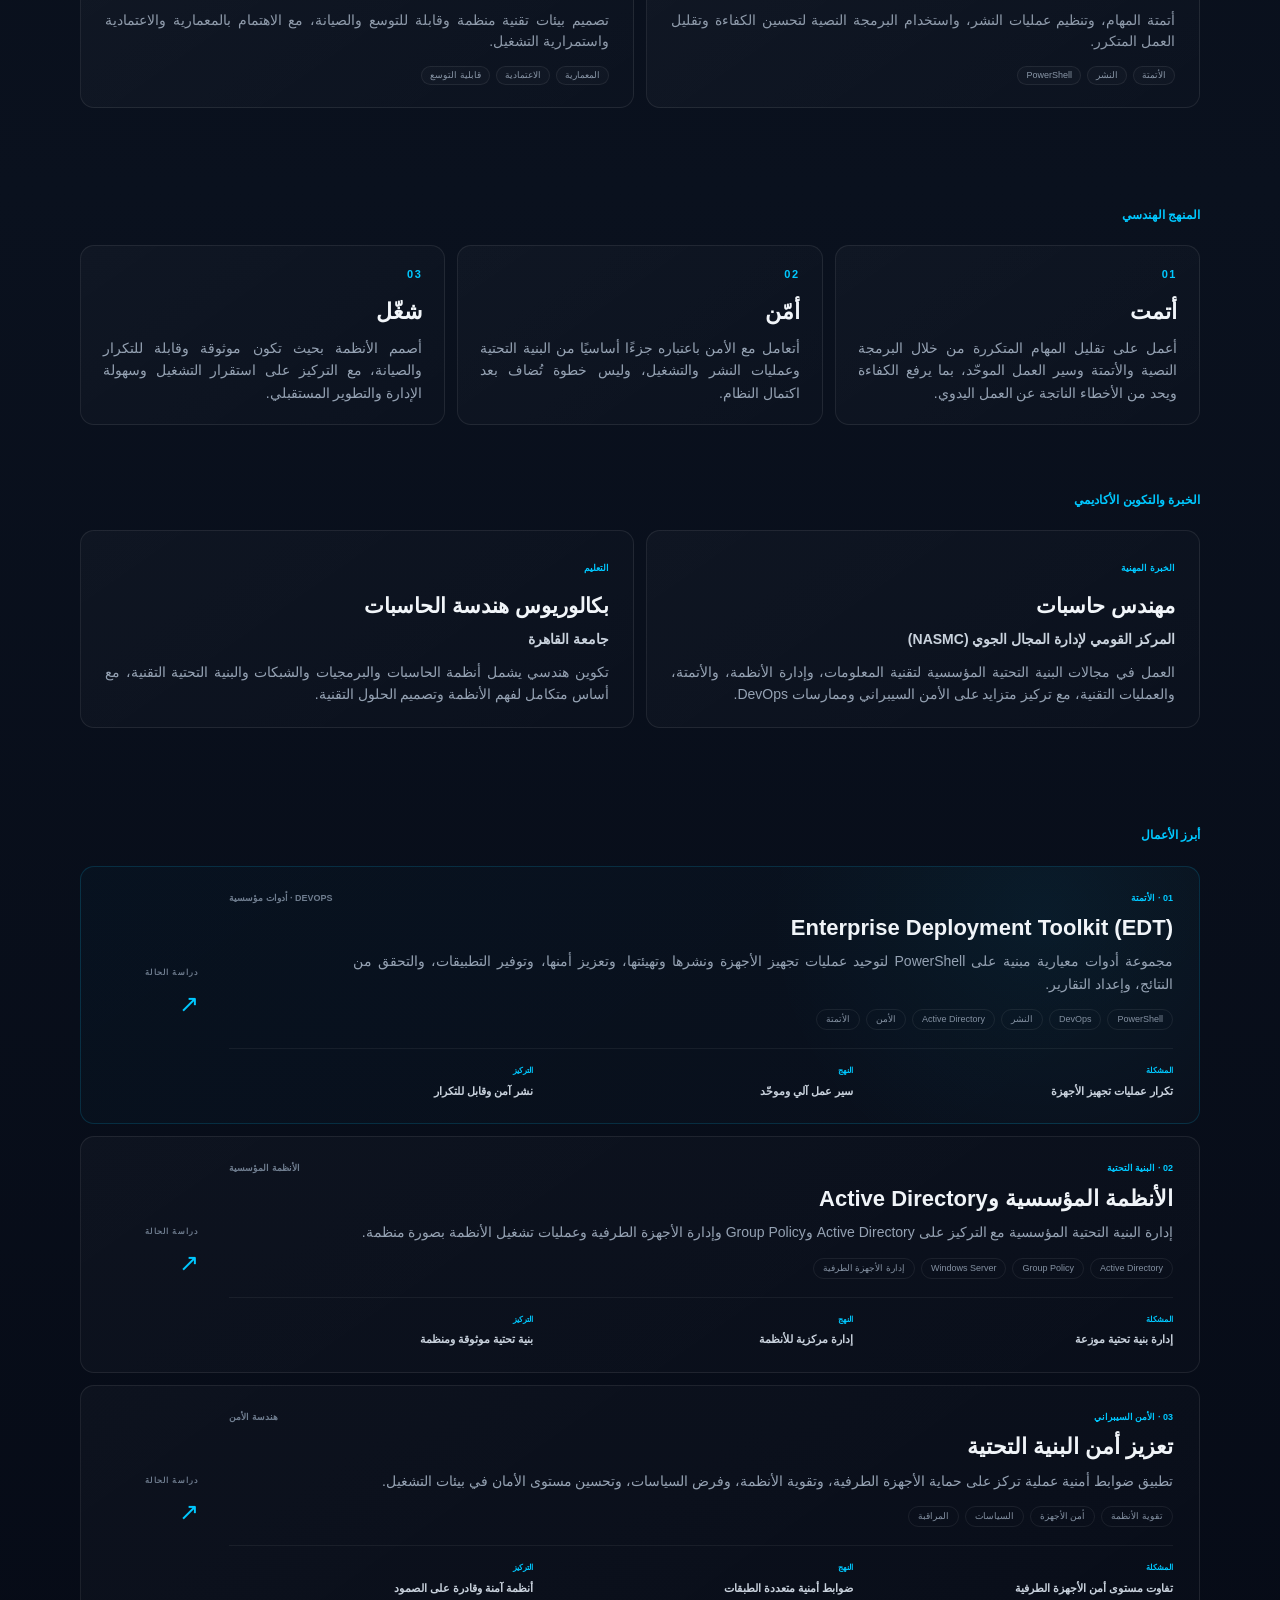
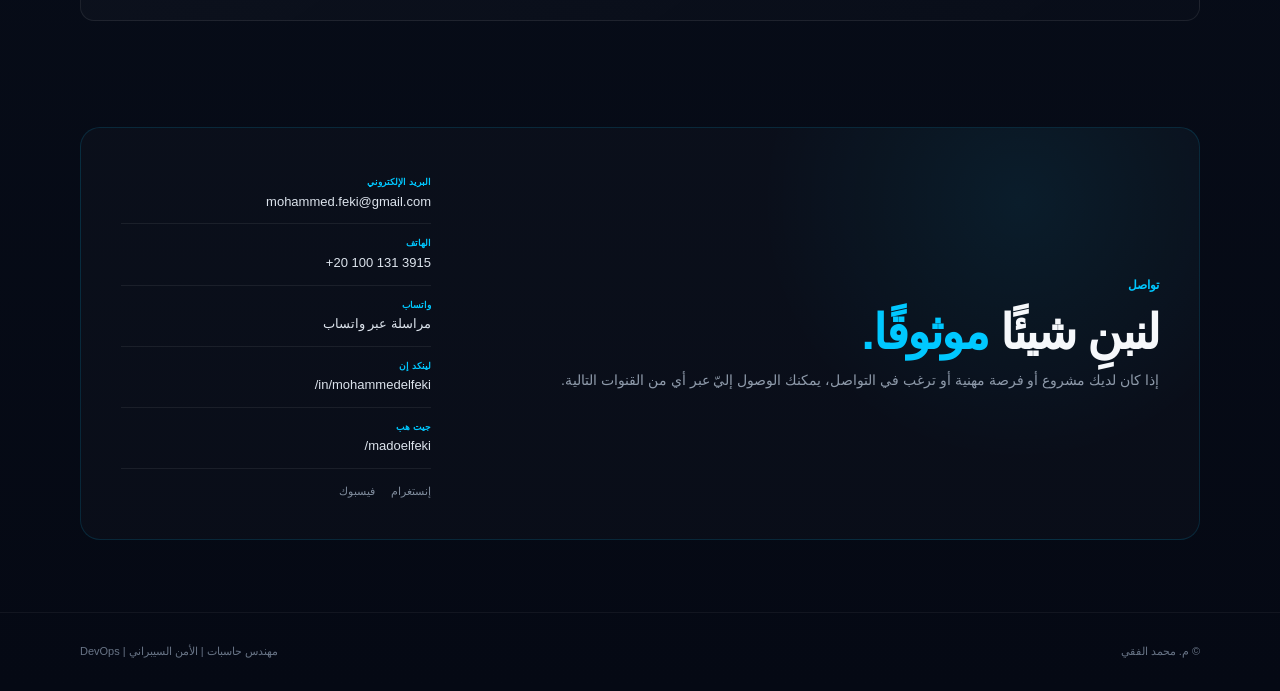
==== commit 67fa5c27: "Implement language switcher in index.html Added a language switcher with multiple language options." ====
--- a/ar/index.html
+++ b/ar/index.html
@@ -131,7 +131,20 @@
                 <a href="#projects">أبرز الأعمال</a>
                 <a href="#contact">تواصل</a>
             </nav>
-
+<details class="language-switcher">
+    <summary aria-label="تغيير اللغة">AR 🇪🇬</summary>
+
+    <div class="language-menu">
+        <a href="/">🇬🇧 <span>English</span></a>
+        <a href="/ar/" class="current">AR 🇪🇬 <span>العربية</span></a>
+        <a href="/fr/">🇫🇷 <span>Français</span></a>
+        <a href="/de/">🇩🇪 <span>Deutsch</span></a>
+        <a href="/es/">🇪🇸 <span>Español</span></a>
+        <a href="/it/">🇮🇹 <span>Italiano</span></a>
+        <a href="/zh/">🇨🇳 <span>中文</span></a>
+        <a href="/ja/">🇯🇵 <span>日本語</span></a>
+    </div>
+</details>
         </div>
     </header>
 
--- a/styles.css
+++ b/styles.css
@@ -1788,3 +1788,135 @@
     text-align: justify;
     text-justify: inter-word;
 }
+
+
+/* ========================================
+   RTL CONTACT — FINAL
+======================================== */
+
+html[dir="rtl"] .contact-links > a .contact-value {
+    display: block;
+
+    direction: ltr;
+    unicode-bidi: isolate;
+
+    text-align: right;
+
+    color: var(--text-main);
+    font-size: 13px;
+    font-weight: 400;
+    letter-spacing: normal;
+}
+
+/* Arabic WhatsApp text */
+html[dir="rtl"] .contact-links > a .contact-value:not([dir="ltr"]) {
+    direction: rtl;
+    text-align: right;
+}
+
+/* Keep the contact labels cyan */
+html[dir="rtl"] .contact-links > a > span:first-child {
+    color: var(--cyan);
+    font-size: 9px;
+    font-weight: 800;
+    letter-spacing: normal;
+}
+
+
+/* ========================================
+   CONTACT VALUES — ALL LANGUAGES
+======================================== */
+
+.contact-links > a .contact-value {
+    color: var(--text-main);
+    font-size: 13px;
+    font-weight: 400;
+    letter-spacing: normal;
+}
+
+.contact-links > a:hover .contact-value {
+    color: var(--text-main);
+}
+
+
+/* Language Switcher */
+
+.language-switcher {
+    position: relative;
+    flex-shrink: 0;
+}
+
+.language-switcher > summary {
+    list-style: none;
+    cursor: pointer;
+    font-size: 21px;
+    line-height: 1;
+    padding: 5px;
+    border-radius: 7px;
+    transition: transform var(--transition), background var(--transition);
+}
+
+.language-switcher > summary::-webkit-details-marker {
+    display: none;
+}
+
+.language-switcher > summary:hover {
+    transform: scale(1.08);
+    background: rgba(255, 255, 255, 0.05);
+}
+
+.language-menu {
+    position: absolute;
+    top: calc(100% + 10px);
+    right: 0;
+    z-index: 1000;
+
+    min-width: 155px;
+    padding: 6px;
+
+    display: grid;
+    gap: 2px;
+
+    background: rgba(8, 14, 27, 0.98);
+    border: 1px solid rgba(255, 255, 255, 0.09);
+    border-radius: 10px;
+
+    box-shadow: 0 18px 45px rgba(0, 0, 0, 0.4);
+    backdrop-filter: blur(14px);
+}
+
+.language-menu a {
+    display: flex;
+    align-items: center;
+    gap: 9px;
+
+    padding: 8px 10px;
+
+    color: var(--text-muted);
+    font-size: 12px;
+    font-weight: 500;
+
+    border-radius: 7px;
+    transition: background var(--transition), color var(--transition);
+}
+
+.language-menu a:hover {
+    color: var(--white);
+    background: rgba(0, 200, 255, 0.07);
+}
+
+.language-menu a.current {
+    color: var(--cyan);
+    font-weight: 700;
+}
+
+html[dir="rtl"] .language-menu {
+    right: auto;
+    left: 0;
+}
+
+@media (max-width: 760px) {
+    .language-menu {
+        min-width: 145px;
+    }
+}
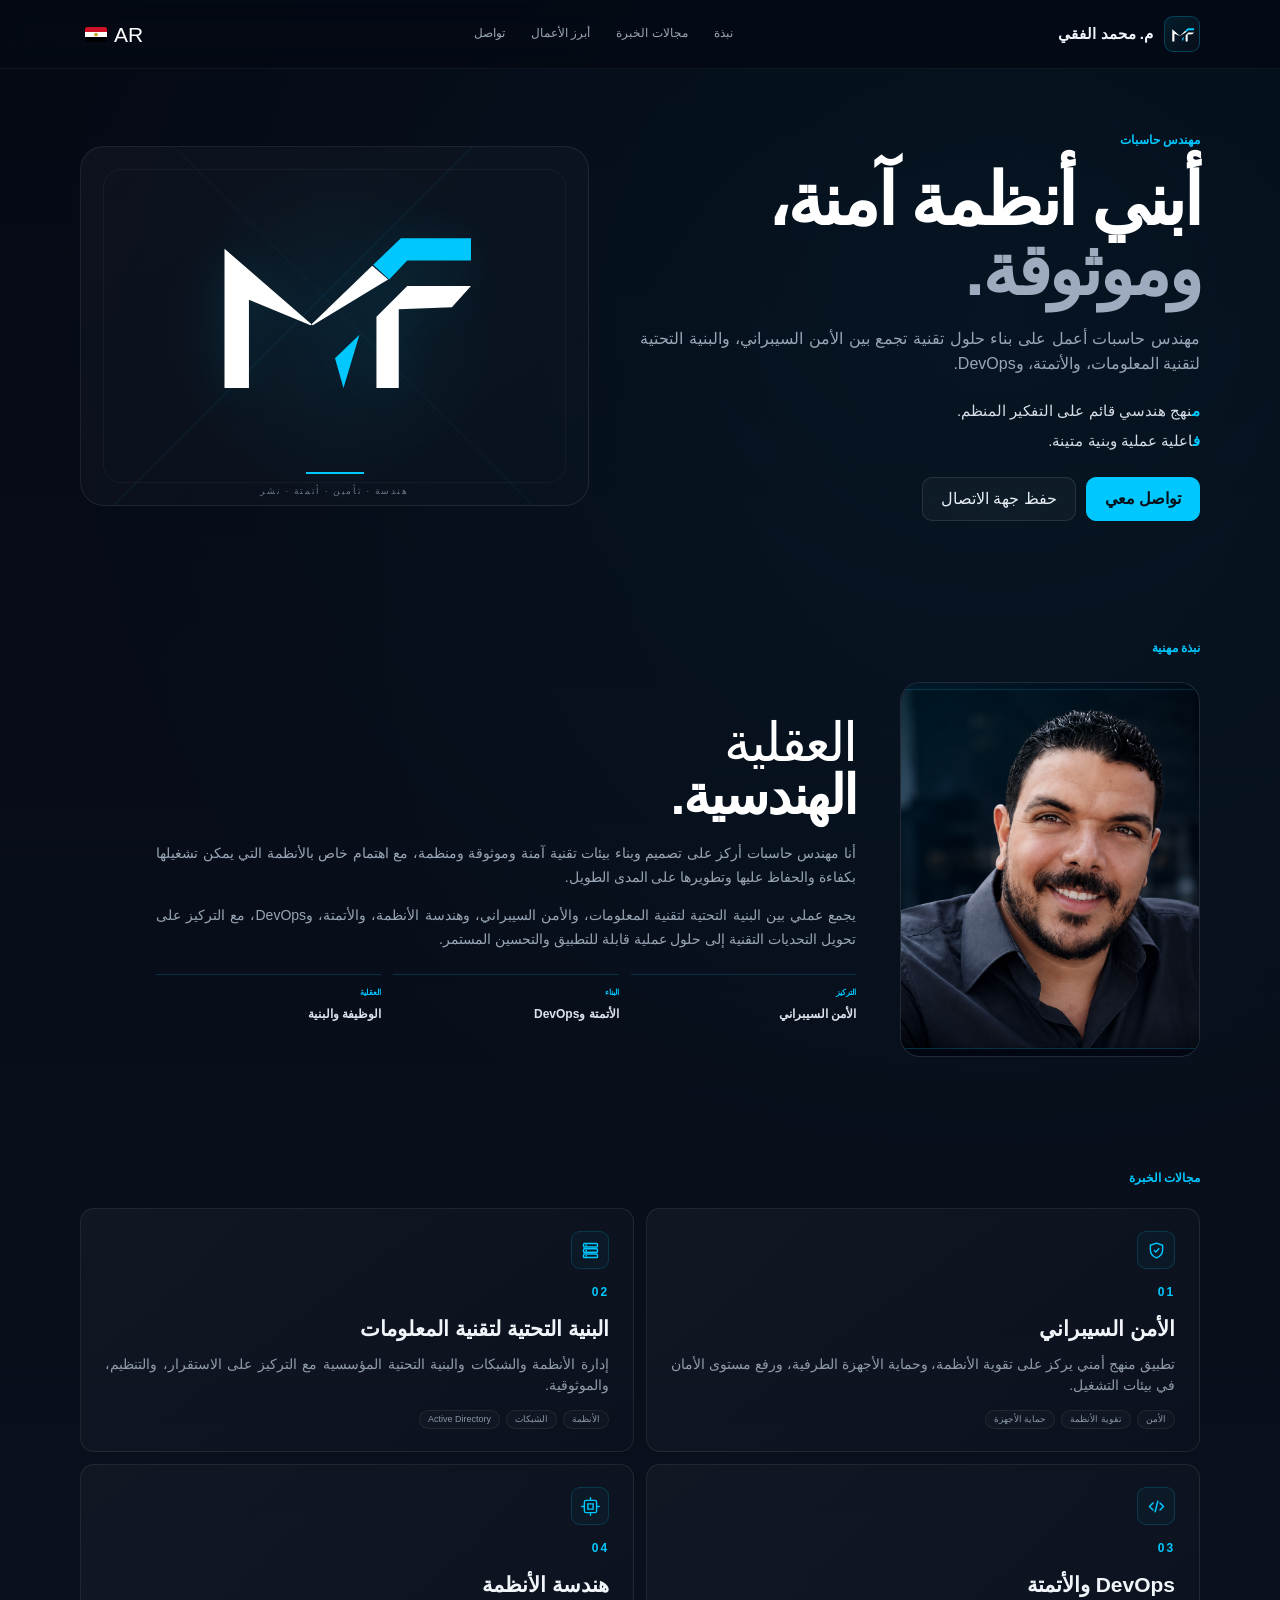
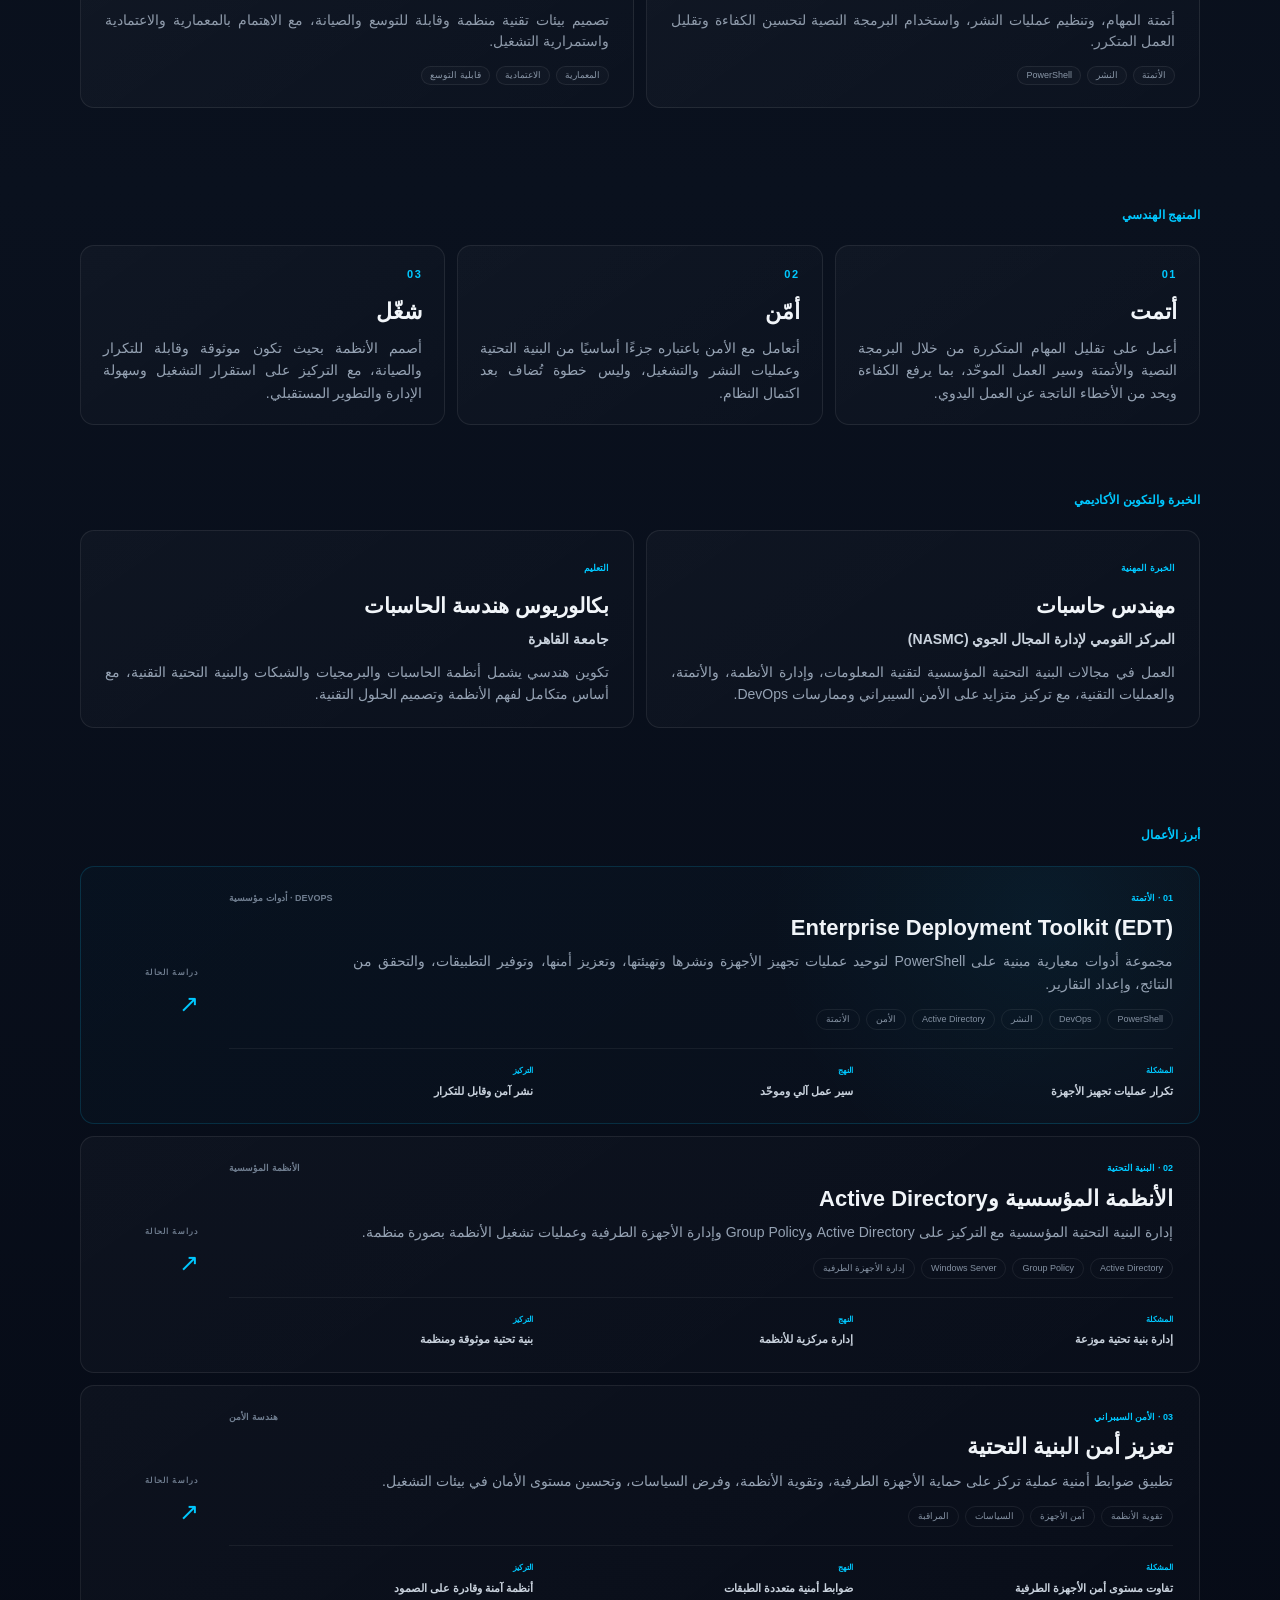
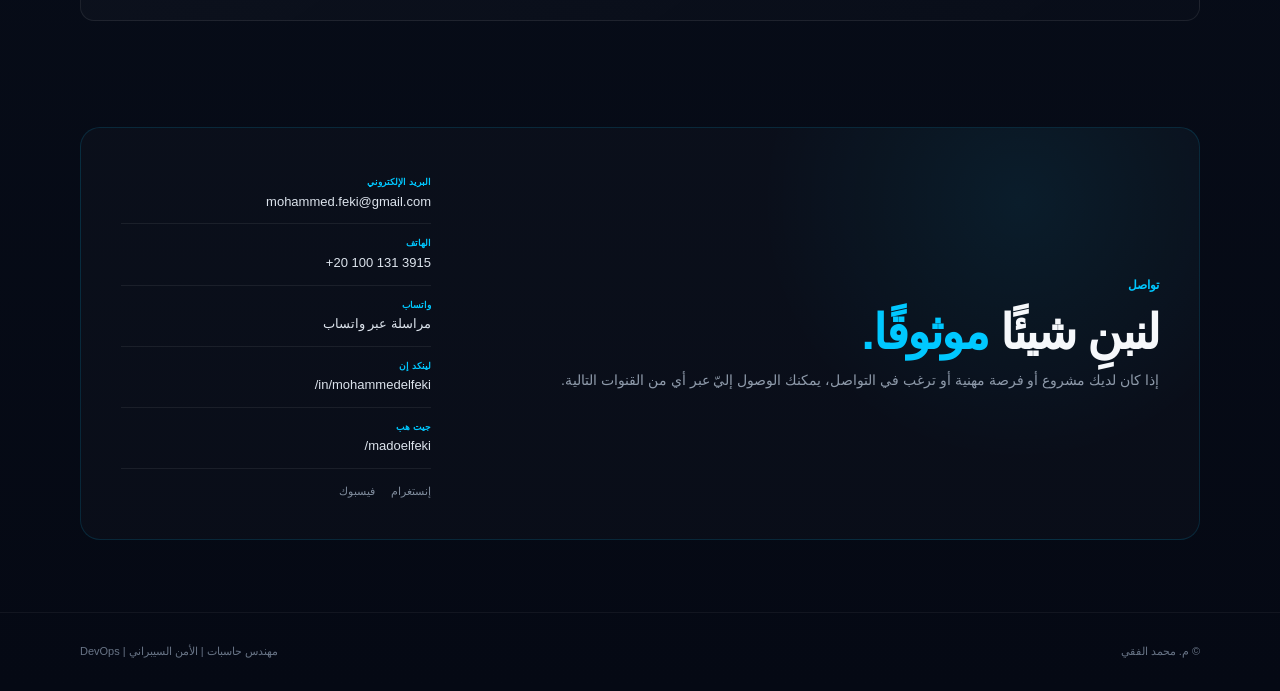
==== commit a9696819: "Update language switcher for Arabic section" ====
--- a/ar/index.html
+++ b/ar/index.html
@@ -132,11 +132,11 @@
                 <a href="#contact">تواصل</a>
             </nav>
 <details class="language-switcher">
-    <summary aria-label="تغيير اللغة">AR 🇪🇬</summary>
+    <summary aria-label="تغيير اللغة">     AR <img src="/flags/eg.svg" class="lang-flag" alt="العربية"> </summary>
 
     <div class="language-menu">
         <a href="/">🇬🇧 <span>English</span></a>
-        <a href="/ar/" class="current">AR 🇪🇬 <span>العربية</span></a>
+        <a href="/ar/" class="current">     AR <img src="/flags/eg.svg" class="lang-flag" alt="العربية">     <span>العربية</span> </a>
         <a href="/fr/">🇫🇷 <span>Français</span></a>
         <a href="/de/">🇩🇪 <span>Deutsch</span></a>
         <a href="/es/">🇪🇸 <span>Español</span></a>
--- a/styles.css
+++ b/styles.css
@@ -1920,3 +1920,25 @@
         min-width: 145px;
     }
 }
+
+
+.lang-flag {
+    width: 22px;
+    height: 15px;
+    object-fit: cover;
+    display: inline-block;
+    vertical-align: middle;
+    border-radius: 2px;
+}
+
+.language-switcher > summary {
+    display: inline-flex;
+    align-items: center;
+    gap: 7px;
+}
+
+.language-menu a {
+    display: flex;
+    align-items: center;
+    gap: 9px;
+}
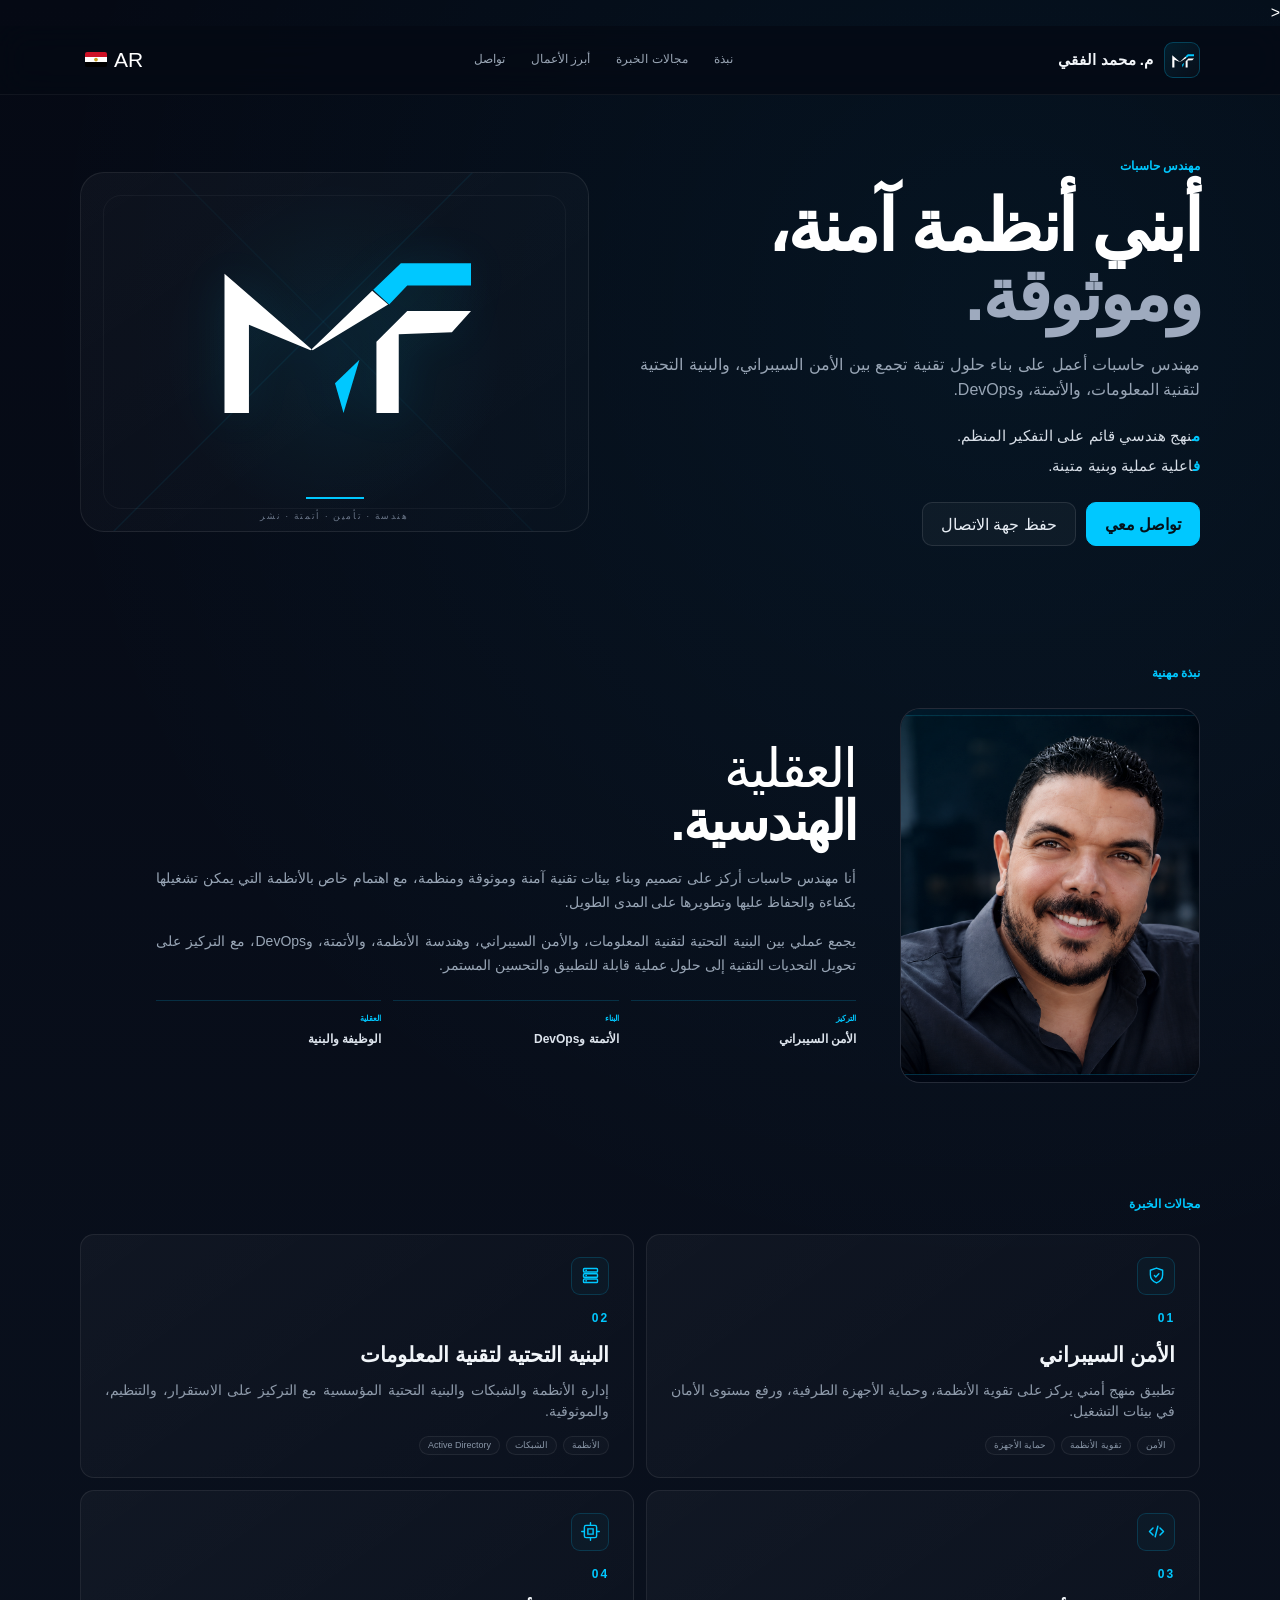
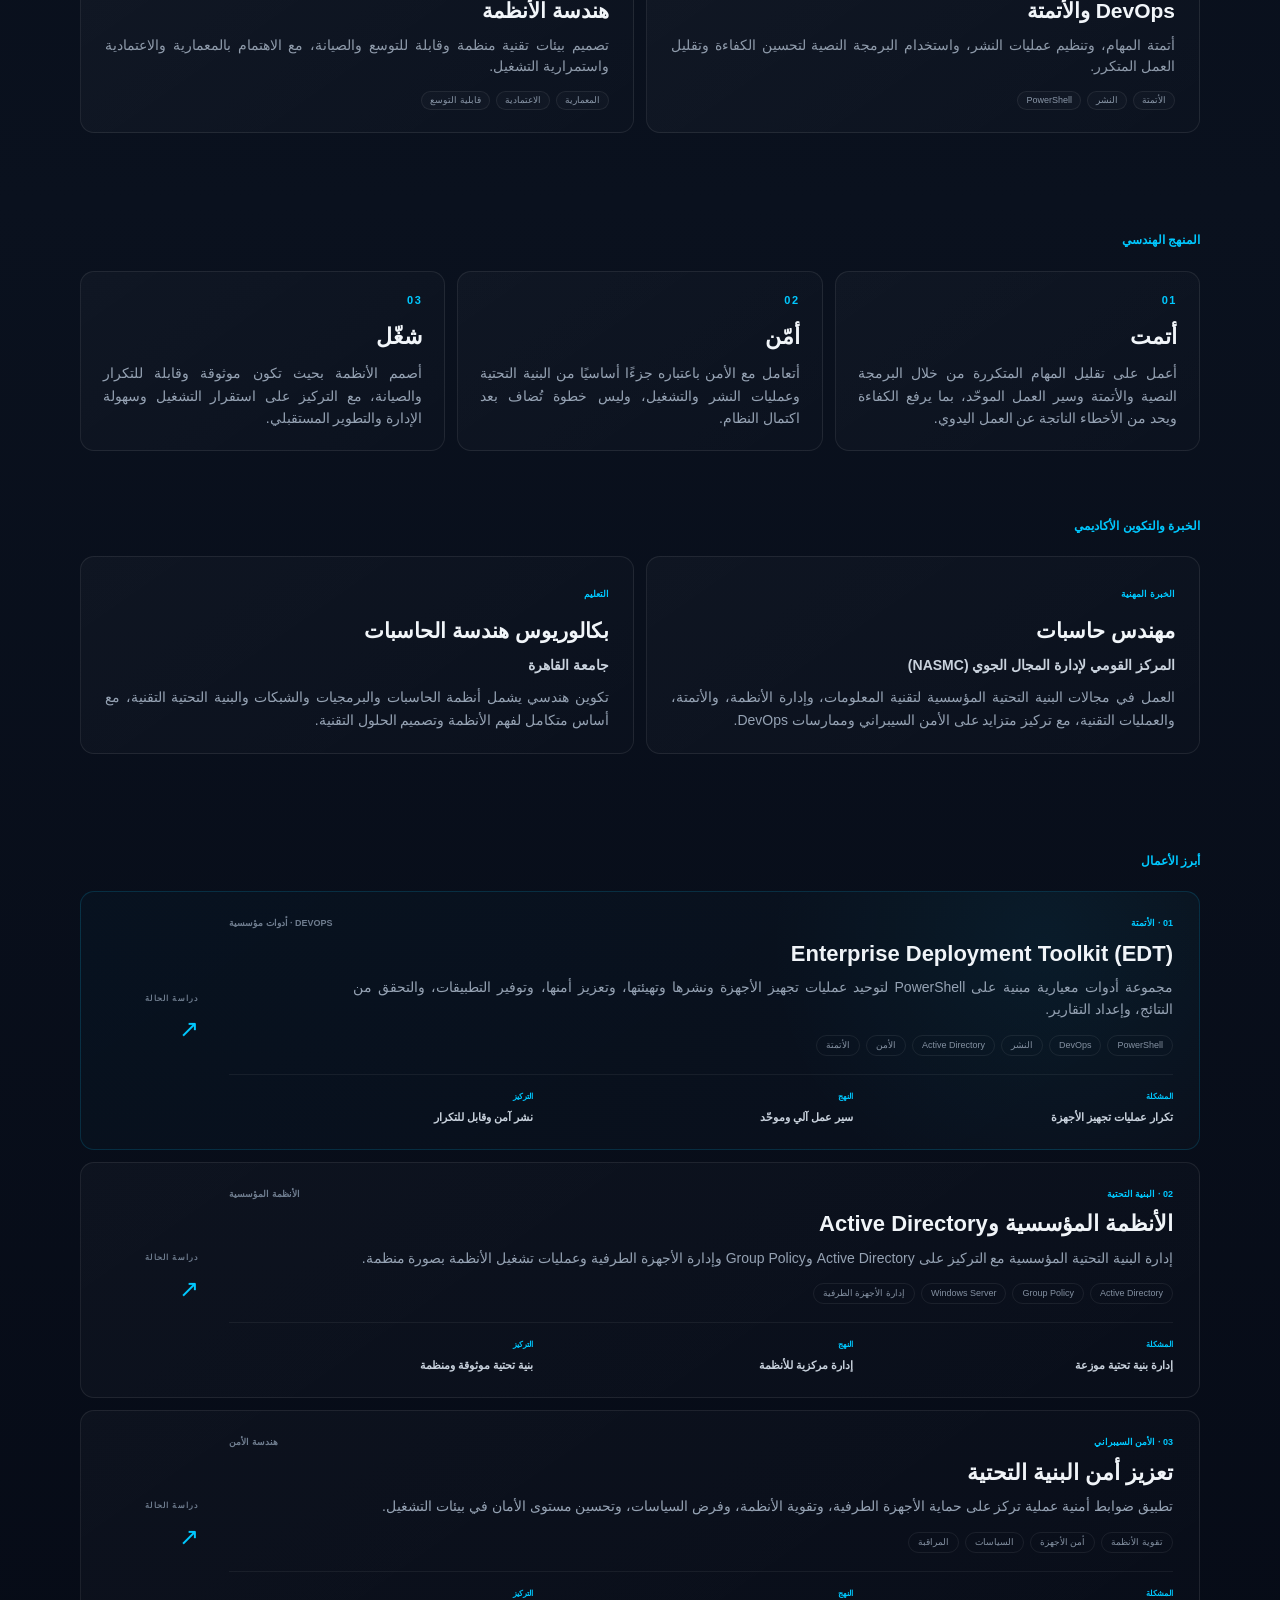
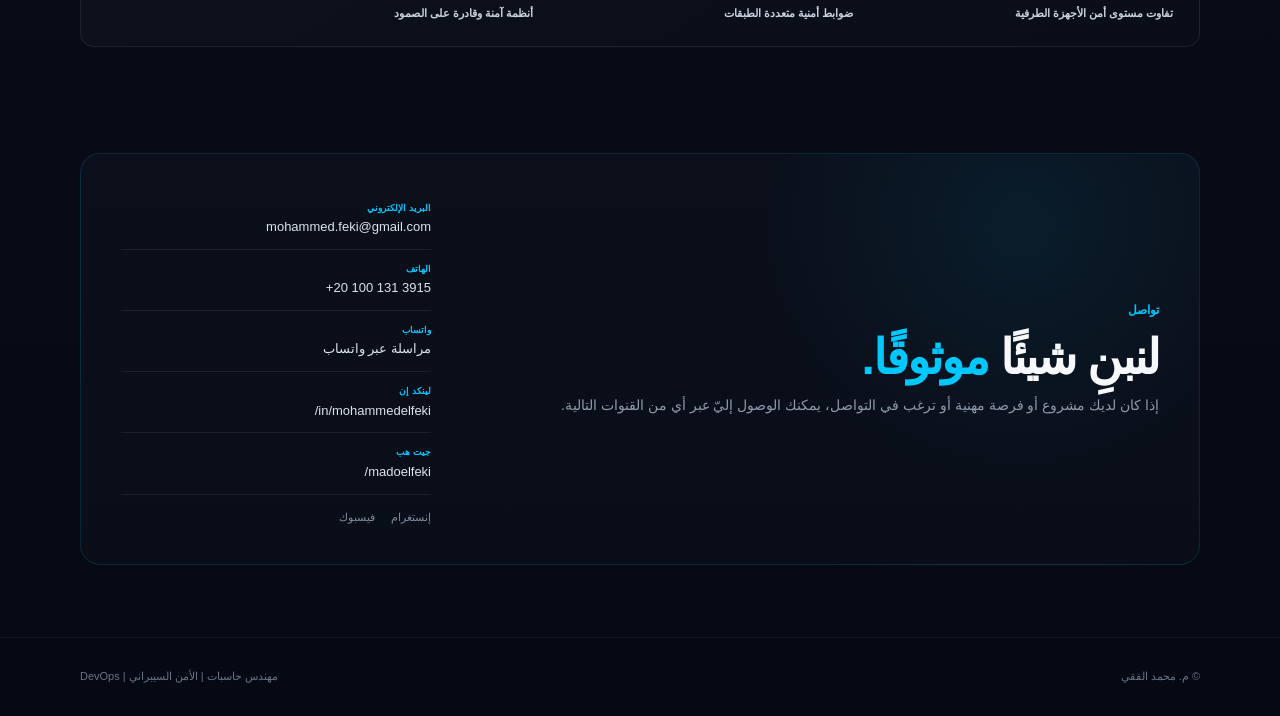
==== commit 8cb42506: "Update index.html" ====
--- a/ar/index.html
+++ b/ar/index.html
@@ -22,12 +22,15 @@
         href="https://madoelfeki.github.io/ar/"
     >
 
-    <!-- Language versions -->
+    < <!-- Hreflang -->
     <link rel="alternate" hreflang="en" href="https://madoelfeki.github.io/">
     <link rel="alternate" hreflang="ar" href="https://madoelfeki.github.io/ar/">
     <link rel="alternate" hreflang="fr" href="https://madoelfeki.github.io/fr/">
     <link rel="alternate" hreflang="de" href="https://madoelfeki.github.io/de/">
     <link rel="alternate" hreflang="es" href="https://madoelfeki.github.io/es/">
+    <link rel="alternate" hreflang="it" href="https://madoelfeki.github.io/it/">
+    <link rel="alternate" hreflang="zh-CN" href="https://madoelfeki.github.io/zh/">
+    <link rel="alternate" hreflang="ja" href="https://madoelfeki.github.io/ja/">
     <link rel="alternate" hreflang="x-default" href="https://madoelfeki.github.io/">
 
     <!-- Open Graph -->
@@ -135,15 +138,15 @@
     <summary aria-label="تغيير اللغة">     AR <img src="/flags/eg.svg" class="lang-flag" alt="العربية"> </summary>
 
     <div class="language-menu">
-        <a href="/">🇬🇧 <span>English</span></a>
-        <a href="/ar/" class="current">     AR <img src="/flags/eg.svg" class="lang-flag" alt="العربية">     <span>العربية</span> </a>
-        <a href="/fr/">🇫🇷 <span>Français</span></a>
-        <a href="/de/">🇩🇪 <span>Deutsch</span></a>
-        <a href="/es/">🇪🇸 <span>Español</span></a>
-        <a href="/it/">🇮🇹 <span>Italiano</span></a>
-        <a href="/zh/">🇨🇳 <span>中文</span></a>
-        <a href="/ja/">🇯🇵 <span>日本語</span></a>
-    </div>
+    <a href="/"><img src="/flags/gb.svg" class="lang-flag" alt="English"><b>EN</b><span>English</span></a>
+    <a href="/ar/" class="current"><img src="/flags/eg.svg" class="lang-flag" alt="العربية"><b>AR</b><span>العربية</span></a>
+    <a href="/fr/"><img src="/flags/fr.svg" class="lang-flag" alt="Français"><b>FR</b><span>Français</span></a>
+    <a href="/de/"><img src="/flags/de.svg" class="lang-flag" alt="Deutsch"><b>DE</b><span>Deutsch</span></a>
+    <a href="/es/"><img src="/flags/es.svg" class="lang-flag" alt="Español"><b>ES</b><span>Español</span></a>
+    <a href="/it/"><img src="/flags/it.svg" class="lang-flag" alt="Italiano"><b>IT</b><span>Italiano</span></a>
+    <a href="/zh/"><img src="/flags/cn.svg" class="lang-flag" alt="中文"><b>ZH</b><span>中文</span></a>
+    <a href="/ja/"><img src="/flags/jp.svg" class="lang-flag" alt="日本語"><b>JA</b><span>日本語</span></a>
+</div>
 </details>
         </div>
     </header>
@@ -193,7 +196,7 @@
 
                         <button
                             class="btn btn-secondary"
-                            onclick="downloadVCard()"
+                            id="save-contact"
                         >
                             حفظ جهة الاتصال
                         </button>
